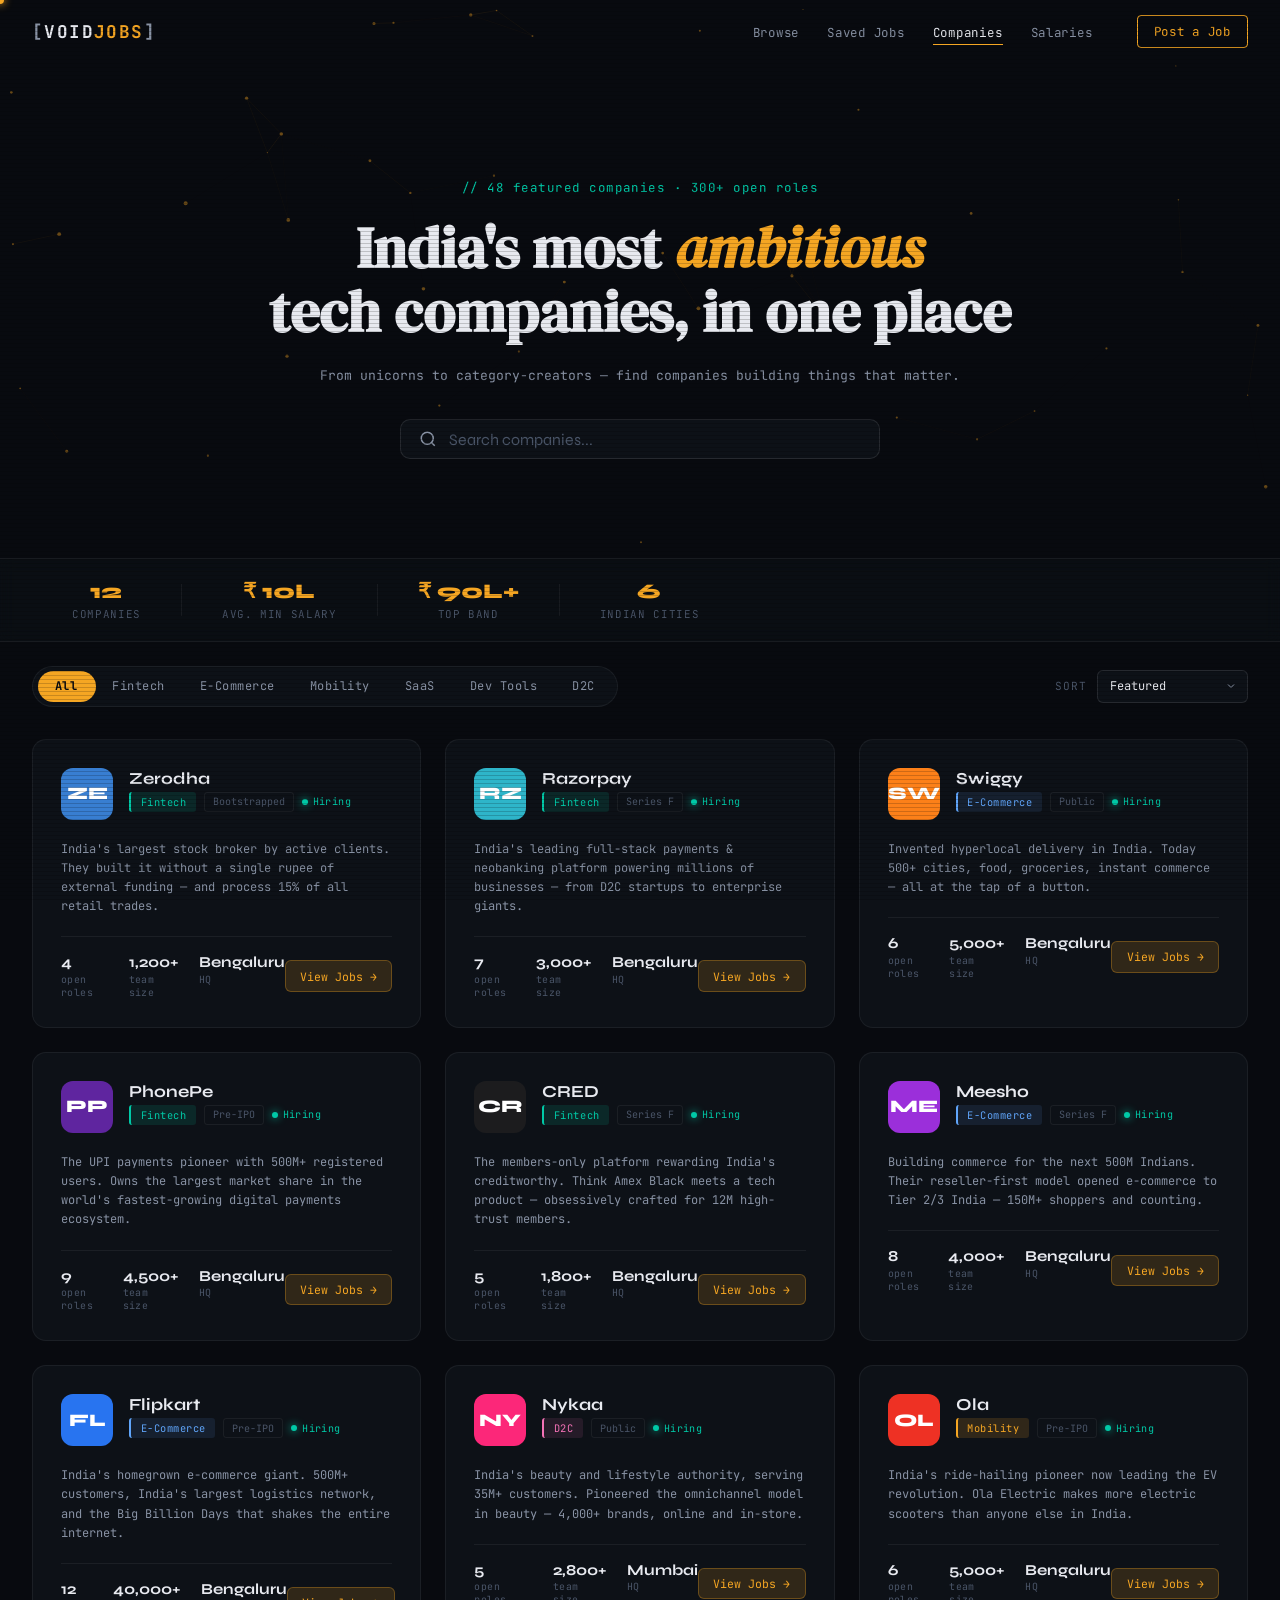
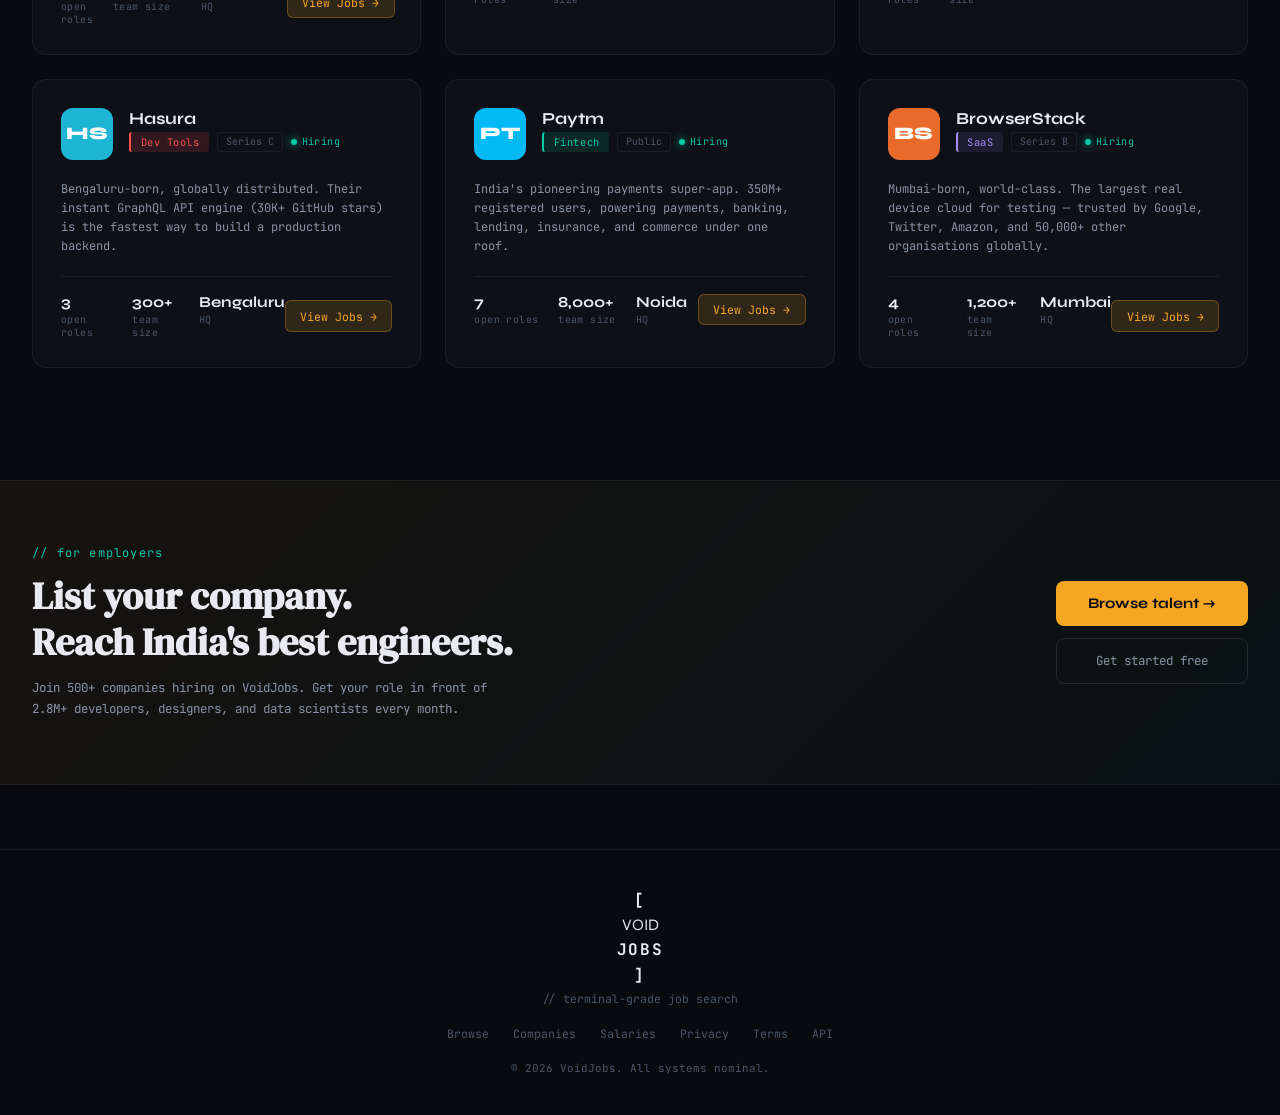
==== companies.html @ 6326a5d5 "first_commit" ====
<!DOCTYPE html>
<html lang="en">
<head>
  <meta charset="UTF-8" />
  <meta name="viewport" content="width=device-width, initial-scale=1.0" />
  <title>Companies — VoidJobs</title>
  <link rel="preconnect" href="https://fonts.googleapis.com" />
  <link rel="preconnect" href="https://fonts.gstatic.com" crossorigin />
  <link href="https://fonts.googleapis.com/css2?family=Syne:wght@400;600;700;800&family=JetBrains+Mono:wght@300;400;500;700&family=DM+Serif+Display:ital@0;1&display=swap" rel="stylesheet" />
  <link rel="stylesheet" href="style.css" />
  <link rel="stylesheet" href="companies.css" />
</head>
<body>

  <!-- Custom Cursor -->
  <div class="cursor" id="cursor"></div>
  <div class="cursor-ring" id="cursorRing"></div>

  <!-- Navbar -->
  <nav class="navbar scrolled" id="navbar">
    <div class="nav-inner">
      <a href="index.html" class="nav-logo" data-page="browse">
        <span class="logo-bracket">[</span>VOID<span class="logo-accent">JOBS</span><span class="logo-bracket">]</span>
      </a>
      <ul class="nav-links">
        <li><a href="index.html" class="nav-link" data-page="browse">Browse</a></li>
        <li><a href="index.html" class="nav-link" data-page="browse">Saved Jobs</a></li>
        <li><a href="companies.html" class="nav-link active" data-page="companies">Companies</a></li>
        <li><a href="salaries.html" class="nav-link" data-page="salaries">Salaries</a></li>
      </ul>
      <button class="btn-post-job"><span>Post a Job</span></button>
      <button class="nav-hamburger" id="navHamburger" aria-label="Menu">
        <span></span><span></span><span></span>
      </button>
    </div>
  </nav>

  <!-- Hero -->
  <section class="co-hero">
    <canvas class="particle-canvas" id="particleCanvas"></canvas>
    <div class="co-hero-inner">
      <p class="hero-eyebrow">// 48 featured companies · 300+ open roles</p>
      <h1 class="co-hero-title">India's most <em>ambitious</em><br/>tech companies, in one place</h1>
      <p class="co-hero-sub">From unicorns to category-creators — find companies building things that matter.</p>
      <div class="co-search-row">
        <div class="search-box" id="coSearchBox">
          <svg class="search-icon" width="18" height="18" viewBox="0 0 24 24" fill="none" stroke="currentColor" stroke-width="2"><circle cx="11" cy="11" r="8"/><path d="m21 21-4.35-4.35"/></svg>
          <input type="text" class="search-input" id="coSearch" placeholder="Search companies..." autocomplete="off" aria-label="Search companies"/>
        </div>
      </div>
    </div>
  </section>

  <!-- Stats Strip -->
  <div class="co-stats-strip">
    <div class="co-stats-inner">
      <div class="co-stat">
        <span class="co-stat-num" id="visibleCount">12</span>
        <span class="co-stat-label">companies</span>
      </div>
      <div class="co-stat-div"></div>
      <div class="co-stat">
        <span class="co-stat-num">₹ 10L</span>
        <span class="co-stat-label">avg. min salary</span>
      </div>
      <div class="co-stat-div"></div>
      <div class="co-stat">
        <span class="co-stat-num">₹ 90L+</span>
        <span class="co-stat-label">top band</span>
      </div>
      <div class="co-stat-div"></div>
      <div class="co-stat">
        <span class="co-stat-num">6</span>
        <span class="co-stat-label">Indian cities</span>
      </div>
    </div>
  </div>

  <!-- Filter Pills -->
  <div class="co-filter-row" id="coFilterRow">
    <div class="pill-bar" id="coPillBar">
      <div class="pill-highlight" id="coPillHighlight"></div>
      <button class="pill active" data-industry="All">All</button>
      <button class="pill" data-industry="Fintech">Fintech</button>
      <button class="pill" data-industry="E-Commerce">E-Commerce</button>
      <button class="pill" data-industry="Mobility">Mobility</button>
      <button class="pill" data-industry="SaaS">SaaS</button>
      <button class="pill" data-industry="Dev Tools">Dev Tools</button>
      <button class="pill" data-industry="D2C">D2C</button>
    </div>
    <div class="co-sort-wrap">
      <label class="co-sort-label" for="coSort">Sort</label>
      <select class="co-sort-select" id="coSort" aria-label="Sort companies">
        <option value="default">Featured</option>
        <option value="name">A → Z</option>
        <option value="jobs">Most Open Roles</option>
        <option value="founded">Newest First</option>
      </select>
    </div>
  </div>

  <!-- Company Grid -->
  <main class="co-main">
    <div class="co-grid" id="coGrid"></div>
    <div class="empty-state" id="coEmpty" style="display:none;">
      <div class="radar-container">
        <div class="radar-ring r1"></div>
        <div class="radar-ring r2"></div>
        <div class="radar-ring r3"></div>
        <div class="radar-sweep"></div>
        <div class="radar-dot"></div>
      </div>
      <p class="empty-title">No companies found</p>
      <p class="empty-sub">Try adjusting your search or filter.</p>
    </div>
  </main>

  <!-- Featured Banner -->
  <section class="co-banner">
    <div class="co-banner-inner">
      <div class="co-banner-text">
        <p class="co-banner-eyebrow">// for employers</p>
        <h2 class="co-banner-title">List your company.<br/>Reach India's best engineers.</h2>
        <p class="co-banner-sub">Join 500+ companies hiring on VoidJobs. Get your role in front of 2.8M+ developers, designers, and data scientists every month.</p>
      </div>
      <div class="co-banner-cta">
        <a href="index.html" class="btn-banner-primary" data-page="browse">Browse talent →</a>
        <button class="btn-banner-secondary">Get started free</button>
      </div>
    </div>
  </section>

  <!-- Footer -->
  <footer class="footer">
    <div class="footer-inner">
      <div class="footer-brand">
        <span class="logo-bracket">[</span>VOID<span class="logo-accent">JOBS</span><span class="logo-bracket">]</span>
        <p class="footer-tagline">// terminal-grade job search</p>
      </div>
      <div class="footer-links">
        <a href="index.html" data-page="browse">Browse</a>
        <a href="companies.html" data-page="companies">Companies</a>
        <a href="salaries.html" data-page="salaries">Salaries</a>
        <a href="#">Privacy</a>
        <a href="#">Terms</a>
        <a href="#">API</a>
      </div>
      <p class="footer-copy">© 2026 VoidJobs. All systems nominal.</p>
    </div>
  </footer>

  <script src="void-core.js"></script>
  <script src="companies.js"></script>
</body>
</html>
---- style.css ----
/* ============================================================
   VOID TERMINAL — style.css
   ============================================================ */

/* ── Reset & Base ─────────────────────────────────────────── */
*, *::before, *::after {
  box-sizing: border-box;
  margin: 0;
  padding: 0;
}

:root {
  --bg:          #080A0F;
  --card:        #0D1117;
  --card-hover:  #111820;
  --border:      rgba(255,255,255,0.06);
  --border-mid:  rgba(255,255,255,0.10);
  --amber:       #F5A623;
  --amber-dim:   rgba(245,166,35,0.15);
  --amber-glow:  rgba(245,166,35,0.35);
  --teal:        #00C9A7;
  --teal-dim:    rgba(0,201,167,0.12);
  --red:         #FF4D4D;
  --red-dim:     rgba(255,77,77,0.15);
  --text:        #E8EAF0;
  --text-mid:    #8892A4;
  --text-dim:    #4A5568;
  --sidebar-w:   280px;
  --spring:      cubic-bezier(0.22, 1, 0.36, 1);
  --spring-fast: cubic-bezier(0.34, 1.56, 0.64, 1);
}

html {
  scroll-behavior: smooth;
}

body {
  background-color: var(--bg);
  color: var(--text);
  font-family: 'Syne', sans-serif;
  cursor: none;
  overflow-x: hidden;
  min-height: 100vh;
}

/* Scanline overlay */
body::before {
  content: '';
  position: fixed;
  inset: 0;
  background: repeating-linear-gradient(
    to bottom,
    transparent 0px,
    transparent 3px,
    rgba(0,0,0,0.18) 3px,
    rgba(0,0,0,0.18) 4px
  );
  pointer-events: none;
  z-index: 9998;
  mix-blend-mode: multiply;
}

/* ── Custom Cursor ─────────────────────────────────────────── */
.cursor {
  position: fixed;
  width: 8px;
  height: 8px;
  background: var(--amber);
  border-radius: 50%;
  pointer-events: none;
  z-index: 99999;
  transform: translate(-50%, -50%);
  transition: transform 0.08s var(--spring), background 0.2s;
  box-shadow: 0 0 8px var(--amber);
  will-change: transform, left, top;
}

.cursor-ring {
  position: fixed;
  width: 32px;
  height: 32px;
  border: 1.5px solid rgba(245,166,35,0.45);
  border-radius: 50%;
  pointer-events: none;
  z-index: 99998;
  transform: translate(-50%, -50%);
  transition: transform 0.18s var(--spring), width 0.25s var(--spring),
              height 0.25s var(--spring), border-color 0.2s;
  will-change: transform;
}

body.cursor-hover .cursor {
  transform: translate(-50%, -50%) scale(2.2);
  background: var(--amber);
}

body.cursor-hover .cursor-ring {
  width: 48px;
  height: 48px;
  border-color: var(--amber);
}

/* ── Navbar ────────────────────────────────────────────────── */
.navbar {
  position: fixed;
  top: 0; left: 0; right: 0;
  z-index: 1000;
  padding: 0 2rem;
  height: 64px;
  display: flex;
  align-items: center;
  transition: background 0.4s var(--spring), border-color 0.4s var(--spring),
              backdrop-filter 0.4s;
  border-bottom: 1px solid transparent;
}

.navbar.scrolled {
  background: rgba(8,10,15,0.85);
  backdrop-filter: blur(12px);
  -webkit-backdrop-filter: blur(12px);
  border-bottom-color: var(--border-mid);
}

.nav-inner {
  width: 100%;
  max-width: 1400px;
  margin: 0 auto;
  display: flex;
  align-items: center;
  gap: 2rem;
}

.nav-logo {
  font-family: 'JetBrains Mono', monospace;
  font-weight: 700;
  font-size: 1.1rem;
  letter-spacing: 0.08em;
  color: var(--text);
  text-decoration: none;
  white-space: nowrap;
  flex-shrink: 0;
}

.logo-bracket { color: var(--text-mid); }
.logo-accent  { color: var(--amber); }

.nav-links {
  display: flex;
  gap: 0.25rem;
  list-style: none;
  margin-left: auto;
}

.nav-link {
  font-family: 'JetBrains Mono', monospace;
  font-size: 0.78rem;
  letter-spacing: 0.06em;
  color: var(--text-mid);
  text-decoration: none;
  padding: 0.4rem 0.75rem;
  border-radius: 4px;
  position: relative;
  transition: color 0.2s;
}

.nav-link::after {
  content: '';
  position: absolute;
  bottom: 2px; left: 0.75rem; right: 0.75rem;
  height: 1.5px;
  background: var(--amber);
  transform: scaleX(0);
  transform-origin: left;
  transition: transform 0.3s var(--spring);
}

.nav-link:hover, .nav-link.active {
  color: var(--text);
}

.nav-link:hover::after,
.nav-link.active::after {
  transform: scaleX(1);
}

.btn-post-job {
  font-family: 'JetBrains Mono', monospace;
  font-size: 0.78rem;
  letter-spacing: 0.06em;
  color: var(--amber);
  background: transparent;
  border: 1px solid var(--amber);
  padding: 0.45rem 1rem;
  border-radius: 4px;
  cursor: none;
  transition: background 0.25s, color 0.25s, box-shadow 0.25s;
  white-space: nowrap;
  flex-shrink: 0;
}

.btn-post-job:hover {
  background: var(--amber-dim);
  box-shadow: 0 0 16px var(--amber-glow);
}

.nav-hamburger {
  display: none;
  flex-direction: column;
  gap: 5px;
  background: none;
  border: none;
  cursor: none;
  padding: 4px;
  margin-left: auto;
}

.nav-hamburger span {
  display: block;
  width: 22px;
  height: 2px;
  background: var(--text-mid);
  border-radius: 2px;
  transition: 0.3s;
}

/* ── Hero ──────────────────────────────────────────────────── */
.hero {
  position: relative;
  width: 100%;
  min-height: 100vh;
  display: flex;
  flex-direction: column;
  align-items: center;
  justify-content: center;
  overflow: hidden;
  padding: 80px 2rem 0;
}

.particle-canvas {
  position: absolute;
  inset: 0;
  width: 100%;
  height: 100%;
  pointer-events: none;
}

.hero-content {
  position: relative;
  z-index: 2;
  text-align: center;
  max-width: 760px;
  width: 100%;
}

.hero-eyebrow {
  font-family: 'JetBrains Mono', monospace;
  font-size: 0.78rem;
  color: var(--teal);
  letter-spacing: 0.12em;
  margin-bottom: 1.25rem;
  opacity: 0;
  animation: fadeSlideUp 0.8s 0.2s var(--spring) forwards;
}

.hero-headline {
  font-family: 'DM Serif Display', serif;
  font-size: clamp(2.6rem, 5vw, 4.2rem);
  line-height: 1.12;
  color: var(--text);
  margin-bottom: 2.2rem;
  opacity: 0;
  animation: fadeSlideUp 0.9s 0.35s var(--spring) forwards;
}

.hero-headline em {
  font-style: italic;
  color: var(--amber);
}

.hero-search-wrap {
  opacity: 0;
  animation: fadeSlideUp 0.9s 0.5s var(--spring) forwards;
}

.search-box {
  display: flex;
  align-items: center;
  background: var(--card);
  border: 1px solid var(--border-mid);
  border-radius: 10px;
  padding: 0.6rem 0.6rem 0.6rem 1.1rem;
  gap: 0.75rem;
  transition: border-color 0.3s, box-shadow 0.3s;
  position: relative;
}

.search-box.focused {
  border-color: var(--amber);
  box-shadow: 0 0 0 3px var(--amber-dim), 0 0 24px var(--amber-glow);
  animation: searchPulse 1.4s var(--spring);
}

@keyframes searchPulse {
  0%   { box-shadow: 0 0 0 0 var(--amber-glow), 0 0 0 3px var(--amber-dim); }
  50%  { box-shadow: 0 0 0 12px transparent, 0 0 0 3px var(--amber-dim); }
  100% { box-shadow: 0 0 0 3px var(--amber-dim), 0 0 24px var(--amber-glow); }
}

.search-icon {
  color: var(--text-mid);
  flex-shrink: 0;
  transition: color 0.3s;
}

.search-box.focused .search-icon {
  color: var(--amber);
}

.search-input {
  flex: 1;
  background: none;
  border: none;
  outline: none;
  font-family: 'Syne', sans-serif;
  font-size: 1rem;
  color: var(--text);
  min-width: 0;
  caret-color: var(--amber);
}

.search-input::placeholder { color: var(--text-dim); }

.search-submit {
  background: var(--amber);
  border: none;
  border-radius: 7px;
  width: 40px;
  height: 40px;
  display: flex;
  align-items: center;
  justify-content: center;
  color: #080A0F;
  cursor: none;
  flex-shrink: 0;
  transition: background 0.2s, transform 0.3s var(--spring);
}

.search-submit:hover { background: #f9b94a; }
.search-submit.spinning .search-icon-inner {
  animation: spinOnce 0.5s var(--spring);
}

@keyframes spinOnce {
  from { transform: rotate(0deg); }
  to   { transform: rotate(360deg); }
}

.search-tags {
  display: flex;
  gap: 0.5rem;
  margin-top: 0.85rem;
  justify-content: center;
  flex-wrap: wrap;
}

.search-tag {
  font-family: 'JetBrains Mono', monospace;
  font-size: 0.72rem;
  color: var(--text-mid);
  border: 1px solid var(--border-mid);
  border-radius: 100px;
  padding: 0.3rem 0.85rem;
  cursor: none;
  transition: color 0.2s, border-color 0.2s, background 0.2s;
  background: transparent;
}

.search-tag:hover,
.search-tag.active {
  color: var(--amber);
  border-color: var(--amber);
  background: var(--amber-dim);
}

.hero-sub {
  font-family: 'JetBrains Mono', monospace;
  font-size: 0.75rem;
  color: var(--text-dim);
  margin-top: 1.5rem;
  opacity: 0;
  animation: fadeSlideUp 0.9s 0.65s var(--spring) forwards;
}

.hero-company {
  color: var(--text-mid);
}

.hero-scroll-hint {
  position: absolute;
  bottom: 2.5rem;
  left: 50%;
  transform: translateX(-50%);
  display: flex;
  flex-direction: column;
  align-items: center;
  gap: 0.5rem;
  opacity: 0;
  animation: fadeIn 1s 1.2s forwards;
}

.hero-scroll-hint span {
  font-family: 'JetBrains Mono', monospace;
  font-size: 0.65rem;
  color: var(--text-dim);
  letter-spacing: 0.15em;
  text-transform: uppercase;
}

.scroll-line {
  width: 1px;
  height: 40px;
  background: linear-gradient(to bottom, var(--border-mid), transparent);
  position: relative;
  overflow: hidden;
}

.scroll-line::after {
  content: '';
  position: absolute;
  width: 100%;
  height: 50%;
  background: var(--amber);
  animation: scrollDot 1.8s infinite;
}

@keyframes scrollDot {
  0%   { top: -50%; opacity: 1; }
  100% { top: 100%; opacity: 0; }
}

@keyframes fadeSlideUp {
  from { opacity: 0; transform: translateY(28px); }
  to   { opacity: 1; transform: translateY(0); }
}

@keyframes fadeIn {
  from { opacity: 0; }
  to   { opacity: 1; }
}

/* ── Pill Bar ──────────────────────────────────────────────── */
.pill-bar-wrapper {
  max-width: 1400px;
  margin: 0 auto;
  padding: 1.75rem 2rem 0.5rem;
  display: flex;
  align-items: center;
  justify-content: space-between;
  gap: 1rem;
  flex-wrap: wrap;
}

.pill-bar {
  display: inline-flex;
  background: var(--card);
  border: 1px solid var(--border);
  border-radius: 100px;
  padding: 4px;
  position: relative;
  gap: 0;
}

.pill-highlight {
  position: absolute;
  top: 4px;
  height: calc(100% - 8px);
  background: var(--amber);
  border-radius: 100px;
  transition: left 0.38s var(--spring), width 0.38s var(--spring);
  pointer-events: none;
  z-index: 0;
}

.pill {
  font-family: 'JetBrains Mono', monospace;
  font-size: 0.75rem;
  letter-spacing: 0.04em;
  background: none;
  border: none;
  color: var(--text-mid);
  padding: 0.45rem 1.1rem;
  border-radius: 100px;
  cursor: none;
  position: relative;
  z-index: 1;
  transition: color 0.25s;
  white-space: nowrap;
}

.pill.active {
  color: #080A0F;
  font-weight: 700;
}

.results-counter {
  display: flex;
  align-items: center;
  gap: 0.6rem;
}

.counter-label {
  font-family: 'JetBrains Mono', monospace;
  font-size: 0.72rem;
  color: var(--text-dim);
  letter-spacing: 0.08em;
  text-transform: uppercase;
}

.counter-digits {
  font-family: 'Syne', sans-serif;
  font-size: 1.4rem;
  font-weight: 800;
  color: var(--amber);
  overflow: hidden;
  height: 1.6rem;
  line-height: 1.6rem;
}

.digit-slot {
  display: block;
  transition: transform 0.4s var(--spring), opacity 0.3s;
}

.digit-slot.rolling-out {
  transform: translateY(-100%);
  opacity: 0;
}

.digit-slot.rolling-in {
  transform: translateY(100%);
  opacity: 0;
}

/* ── Main Layout ───────────────────────────────────────────── */
.main-content {
  max-width: 1400px;
  margin: 0 auto;
  padding: 2rem 2rem 4rem;
  display: grid;
  grid-template-columns: var(--sidebar-w) 1fr;
  gap: 2.5rem;
  align-items: start;
}

/* ── Filter Sidebar ────────────────────────────────────────── */
.filter-sidebar {
  position: sticky;
  top: 80px;
  background: var(--card);
  border: 1px solid var(--border);
  border-radius: 12px;
  overflow: hidden;
}

.sidebar-header {
  display: flex;
  align-items: center;
  justify-content: space-between;
  padding: 1.1rem 1.25rem 0.9rem;
  border-bottom: 1px solid var(--border);
}

.sidebar-title {
  font-family: 'Syne', sans-serif;
  font-weight: 700;
  font-size: 0.85rem;
  letter-spacing: 0.08em;
  text-transform: uppercase;
  color: var(--text-mid);
}

.clear-filters-btn {
  font-family: 'JetBrains Mono', monospace;
  font-size: 0.7rem;
  color: var(--amber);
  background: none;
  border: none;
  cursor: none;
  letter-spacing: 0.04em;
  transition: opacity 0.2s;
  padding: 0;
}

.clear-filters-btn:hover { opacity: 0.7; }

.clear-filters-btn.glitching {
  animation: textGlitch 0.4s steps(1) forwards;
}

@keyframes textGlitch {
  0%   { color: var(--amber); text-shadow: none; }
  15%  { color: var(--teal); text-shadow: 2px 0 var(--red); transform: translateX(1px); }
  30%  { color: var(--red); text-shadow: -2px 0 var(--teal); transform: translateX(-2px); }
  45%  { color: var(--amber); text-shadow: 1px 0 var(--teal); transform: translateX(1px); }
  60%  { color: var(--text-mid); text-shadow: -1px 0 var(--amber); transform: translateX(0); }
  75%  { color: var(--amber); text-shadow: none; transform: translateX(-1px); }
  100% { color: var(--amber); text-shadow: none; transform: translateX(0); }
}

/* Filter Accordion */
.filter-section {
  border-bottom: 1px solid var(--border);
}

.filter-section:last-child { border-bottom: none; }

.filter-toggle {
  width: 100%;
  display: flex;
  align-items: center;
  justify-content: space-between;
  padding: 0.9rem 1.25rem;
  background: none;
  border: none;
  cursor: none;
  color: var(--text);
  font-family: 'Syne', sans-serif;
  font-size: 0.85rem;
  font-weight: 600;
  text-align: left;
}

.filter-toggle:hover { color: var(--amber); }

.chevron {
  flex-shrink: 0;
  transition: transform 0.3s var(--spring), color 0.2s;
  color: var(--text-mid);
}

.filter-toggle[aria-expanded="false"] .chevron {
  transform: rotate(-90deg);
}

.filter-body {
  overflow: hidden;
  max-height: 0;
  transition: max-height 0.42s var(--spring);
}

.filter-body.open {
  max-height: 400px;
}

.filter-content {
  padding: 0.25rem 1.25rem 1.1rem;
  display: flex;
  flex-direction: column;
  gap: 0.55rem;
}

.location-input-wrap {
  display: flex;
  align-items: center;
  gap: 0.5rem;
  background: rgba(255,255,255,0.04);
  border: 1px solid var(--border);
  border-radius: 6px;
  padding: 0.5rem 0.75rem;
  color: var(--text-mid);
}

.filter-input {
  background: none;
  border: none;
  outline: none;
  font-family: 'JetBrains Mono', monospace;
  font-size: 0.78rem;
  color: var(--text);
  width: 100%;
  caret-color: var(--amber);
}

.filter-input::placeholder { color: var(--text-dim); }

.location-chips {
  display: flex;
  flex-wrap: wrap;
  gap: 0.4rem;
  margin-top: 0.35rem;
}

.loc-chip {
  font-family: 'JetBrains Mono', monospace;
  font-size: 0.68rem;
  color: var(--text-dim);
  border: 1px solid var(--border);
  border-radius: 4px;
  padding: 0.25rem 0.6rem;
  background: none;
  cursor: none;
  transition: color 0.2s, border-color 0.2s, background 0.2s;
}

.loc-chip:hover,
.loc-chip.active {
  color: var(--teal);
  border-color: var(--teal);
  background: var(--teal-dim);
}

/* Custom Checkboxes */
.custom-checkbox {
  display: flex;
  align-items: center;
  gap: 0.65rem;
  cursor: none;
  user-select: none;
}

.custom-checkbox input { display: none; }

.checkbox-box {
  width: 18px;
  height: 18px;
  border: 1.5px solid var(--border-mid);
  border-radius: 4px;
  background: transparent;
  display: flex;
  align-items: center;
  justify-content: center;
  flex-shrink: 0;
  transition: border-color 0.25s, background 0.25s;
}

.custom-checkbox input:checked + .checkbox-box {
  background: var(--teal-dim);
  border-color: var(--teal);
}

.check-svg {
  width: 12px;
  height: 12px;
  overflow: visible;
}

.check-path {
  stroke-dasharray: 20;
  stroke-dashoffset: 20;
  transition: stroke-dashoffset 0.35s var(--spring);
}

.custom-checkbox input:checked + .checkbox-box .check-path {
  stroke-dashoffset: 0;
}

.checkbox-label {
  font-family: 'JetBrains Mono', monospace;
  font-size: 0.78rem;
  color: var(--text-mid);
  transition: color 0.2s;
}

.custom-checkbox:hover .checkbox-label { color: var(--text); }

/* Custom Radio */
.custom-radio {
  display: flex;
  align-items: center;
  gap: 0.65rem;
  cursor: none;
  user-select: none;
}

.custom-radio input { display: none; }

.radio-dot {
  width: 16px;
  height: 16px;
  border: 1.5px solid var(--border-mid);
  border-radius: 50%;
  flex-shrink: 0;
  display: flex;
  align-items: center;
  justify-content: center;
  transition: border-color 0.25s;
}

.radio-dot::after {
  content: '';
  width: 7px;
  height: 7px;
  border-radius: 50%;
  background: var(--amber);
  transform: scale(0);
  transition: transform 0.3s var(--spring-fast);
}

.custom-radio input:checked + .radio-dot {
  border-color: var(--amber);
}

.custom-radio input:checked + .radio-dot::after {
  transform: scale(1);
}

.radio-label {
  font-family: 'JetBrains Mono', monospace;
  font-size: 0.78rem;
  color: var(--text-mid);
  transition: color 0.2s;
}

.custom-radio:hover .radio-label { color: var(--text); }

/* Salary Range Slider */
.salary-display {
  display: flex;
  align-items: center;
  gap: 0.5rem;
  font-family: 'JetBrains Mono', monospace;
  font-size: 0.82rem;
  font-weight: 700;
  color: var(--amber);
}

.salary-sep { color: var(--text-dim); }

.range-slider-wrap {
  position: relative;
  height: 28px;
  margin-top: 0.5rem;
}

.range-track {
  position: absolute;
  top: 50%;
  left: 0;
  right: 0;
  height: 3px;
  background: var(--border-mid);
  border-radius: 3px;
  transform: translateY(-50%);
}

.range-fill {
  position: absolute;
  height: 100%;
  background: var(--amber);
  border-radius: 3px;
  transition: left 0.1s, right 0.1s;
}

.range-input {
  position: absolute;
  top: 0; left: 0; right: 0;
  width: 100%;
  height: 100%;
  background: none;
  -webkit-appearance: none;
  appearance: none;
  outline: none;
  border: none;
  pointer-events: none;
}

.range-input::-webkit-slider-thumb {
  -webkit-appearance: none;
  appearance: none;
  width: 16px;
  height: 16px;
  border-radius: 50%;
  background: var(--amber);
  cursor: grab;
  pointer-events: all;
  box-shadow: 0 0 0 3px var(--bg), 0 0 0 4px rgba(245,166,35,0.25);
  transition: box-shadow 0.3s;
}

.range-input::-webkit-slider-thumb:active,
.range-input.dragging::-webkit-slider-thumb {
  cursor: grabbing;
  animation: thumbPulse 0.8s infinite;
}

@keyframes thumbPulse {
  0%, 100% { box-shadow: 0 0 0 3px var(--bg), 0 0 0 8px var(--amber-dim); }
  50%       { box-shadow: 0 0 0 3px var(--bg), 0 0 0 14px transparent; }
}

.range-input::-moz-range-thumb {
  width: 16px;
  height: 16px;
  border-radius: 50%;
  background: var(--amber);
  border: none;
  cursor: grab;
}

/* ── Job Grid ──────────────────────────────────────────────── */
.job-grid-section {
  min-height: 400px;
}

.job-grid {
  display: grid;
  grid-template-columns: repeat(2, 1fr);
  gap: 1.25rem;
}

/* ── Job Cards ─────────────────────────────────────────────── */
.job-card {
  background: var(--card);
  border: 1px solid var(--border);
  border-radius: 12px;
  padding: 1.4rem;
  position: relative;
  overflow: hidden;
  cursor: none;
  transition: transform 0.38s var(--spring), box-shadow 0.38s var(--spring),
              border-color 0.3s, background 0.3s;
  opacity: 0;
  transform: translateY(40px);
}

.job-card.revealed {
  opacity: 1;
  transform: translateY(0);
}

.job-card:hover {
  transform: translateY(-6px) rotate(0.25deg);
  box-shadow: 0 20px 60px rgba(245,166,35,0.12), 0 8px 24px rgba(0,0,0,0.4);
  border-color: rgba(245,166,35,0.2);
  background: var(--card-hover);
}

/* Scanline shimmer on card hover */
.job-card::before {
  content: '';
  position: absolute;
  top: -100%;
  left: 0; right: 0;
  height: 60%;
  background: linear-gradient(
    to bottom,
    transparent 0%,
    rgba(245,166,35,0.04) 40%,
    rgba(245,166,35,0.08) 50%,
    rgba(245,166,35,0.04) 60%,
    transparent 100%
  );
  pointer-events: none;
  transition: top 0s;
}

.job-card:hover::before {
  animation: cardScanline 0.7s var(--spring) forwards;
}

@keyframes cardScanline {
  from { top: -60%; }
  to   { top: 110%; }
}

.card-header {
  display: flex;
  align-items: flex-start;
  justify-content: space-between;
  gap: 0.75rem;
  margin-bottom: 1rem;
}

.company-logo {
  width: 44px;
  height: 44px;
  border-radius: 10px;
  display: flex;
  align-items: center;
  justify-content: center;
  font-family: 'Syne', sans-serif;
  font-size: 1rem;
  font-weight: 800;
  flex-shrink: 0;
  color: #fff;
}

.card-titles {
  flex: 1;
  min-width: 0;
}

.card-company {
  font-family: 'JetBrains Mono', monospace;
  font-size: 0.72rem;
  color: var(--text-dim);
  letter-spacing: 0.06em;
  margin-bottom: 0.2rem;
  white-space: nowrap;
  overflow: hidden;
  text-overflow: ellipsis;
}

.card-title {
  font-family: 'Syne', sans-serif;
  font-size: 1rem;
  font-weight: 700;
  color: var(--text);
  line-height: 1.3;
}

.bookmark-btn {
  background: none;
  border: none;
  cursor: none;
  padding: 4px;
  color: var(--text-dim);
  flex-shrink: 0;
  position: relative;
  transition: color 0.25s;
}

.bookmark-btn.saved {
  color: var(--amber);
}

.bookmark-btn svg {
  display: block;
  transition: transform 0.25s var(--spring-fast);
}

.bookmark-btn:active svg {
  transform: scale(0.75);
}

.bookmark-btn .bookmark-fill {
  fill: none;
  transition: fill 0.3s;
  stroke: currentColor;
  stroke-width: 1.8;
}

.bookmark-btn.saved .bookmark-fill {
  fill: var(--amber);
  stroke: var(--amber);
}

/* Bookmark particles */
.bookmark-particle {
  position: absolute;
  width: 5px;
  height: 5px;
  border-radius: 50%;
  background: var(--amber);
  pointer-events: none;
  animation: particleBurst 0.6s var(--spring) forwards;
}

.bookmark-particle.grey {
  background: var(--text-dim);
}

@keyframes particleBurst {
  0%   { transform: translate(-50%, -50%) scale(1); opacity: 1; }
  100% { transform: translate(calc(-50% + var(--dx)), calc(-50% + var(--dy))) scale(0); opacity: 0; }
}

/* Card metadata */
.card-meta {
  display: flex;
  flex-wrap: wrap;
  gap: 0.5rem;
  align-items: center;
  margin-bottom: 0.9rem;
}

.meta-item {
  display: flex;
  align-items: center;
  gap: 0.3rem;
  font-family: 'JetBrains Mono', monospace;
  font-size: 0.7rem;
  color: var(--text-dim);
}

.meta-item svg { flex-shrink: 0; }

.job-type-badge {
  font-family: 'JetBrains Mono', monospace;
  font-size: 0.68rem;
  font-weight: 500;
  padding: 0.2rem 0.7rem;
  border-radius: 3px;
  letter-spacing: 0.04em;
  border-left: 2.5px solid;
}

.badge-full   { color: var(--teal);  background: var(--teal-dim);  border-color: var(--teal); }
.badge-part   { color: #B794F4;      background: rgba(183,148,244,0.12); border-color: #B794F4; }
.badge-remote { color: var(--amber); background: var(--amber-dim); border-color: var(--amber); }
.badge-contract { color: var(--red); background: var(--red-dim);   border-color: var(--red); }

.card-footer {
  display: flex;
  align-items: center;
  justify-content: space-between;
  gap: 0.5rem;
  padding-top: 0.9rem;
  border-top: 1px solid var(--border);
}

.card-salary {
  font-family: 'Syne', sans-serif;
  font-size: 0.95rem;
  font-weight: 700;
  color: var(--text);
}

.card-time {
  font-family: 'JetBrains Mono', monospace;
  font-size: 0.68rem;
  color: var(--text-dim);
}

/* ── Empty State ───────────────────────────────────────────── */
.empty-state {
  display: flex;
  flex-direction: column;
  align-items: center;
  justify-content: center;
  padding: 5rem 2rem;
  gap: 1.5rem;
  grid-column: 1 / -1;
}

.radar-container {
  position: relative;
  width: 120px;
  height: 120px;
}

.radar-ring {
  position: absolute;
  top: 50%;
  left: 50%;
  border: 1px solid rgba(0,201,167,0.25);
  border-radius: 50%;
  transform: translate(-50%, -50%) scale(0);
  animation: radarExpand 2.4s ease-out infinite;
}

.r1 { width: 40px;  height: 40px; animation-delay: 1.2s; }
.r2 { width: 80px;  height: 80px; animation-delay: 0.6s; }
.r3 { width: 120px; height: 120px; animation-delay: 0s; }

@keyframes radarExpand {
  0%   { transform: translate(-50%, -50%) scale(0); opacity: 0.8; }
  100% { transform: translate(-50%, -50%) scale(1); opacity: 0; }
}

.radar-sweep {
  position: absolute;
  top: 50%;
  left: 50%;
  width: 60px;
  height: 60px;
  background: conic-gradient(from 0deg, transparent 270deg, rgba(0,201,167,0.35) 360deg);
  border-radius: 50%;
  transform-origin: 0 0;
  animation: radarSweep 2.4s linear infinite;
}

@keyframes radarSweep {
  from { transform: rotate(0deg); }
  to   { transform: rotate(360deg); }
}

.radar-dot {
  position: absolute;
  top: 50%;
  left: 50%;
  width: 8px;
  height: 8px;
  background: var(--teal);
  border-radius: 50%;
  transform: translate(-50%, -50%);
  box-shadow: 0 0 12px var(--teal);
}

.empty-title {
  font-family: 'JetBrains Mono', monospace;
  font-size: 0.92rem;
  color: var(--teal);
  letter-spacing: 0.06em;
  text-align: center;
}

.empty-sub {
  font-family: 'JetBrains Mono', monospace;
  font-size: 0.75rem;
  color: var(--text-dim);
  text-align: center;
  max-width: 300px;
  line-height: 1.6;
}

/* ── Saved Jobs View ───────────────────────────────────────── */
.saved-view {
  max-width: 1400px;
  margin: 0 auto;
  padding: 2rem 2rem 4rem;
}

.saved-view-inner {
  max-width: 900px;
  margin: 0 auto;
}

.saved-header {
  margin-bottom: 2rem;
}

.saved-title {
  font-family: 'Syne', sans-serif;
  font-size: 1.8rem;
  font-weight: 800;
  color: var(--text);
  margin-bottom: 0.35rem;
}

.saved-sub {
  font-family: 'JetBrains Mono', monospace;
  font-size: 0.78rem;
  color: var(--text-dim);
}

/* ── Modal ─────────────────────────────────────────────────── */
.modal-backdrop {
  position: fixed;
  inset: 0;
  background: rgba(8,10,15,0.7);
  backdrop-filter: blur(0px);
  -webkit-backdrop-filter: blur(0px);
  z-index: 2000;
  display: flex;
  align-items: center;
  justify-content: center;
  padding: 2rem;
  opacity: 0;
  pointer-events: none;
  transition: opacity 0.35s var(--spring), backdrop-filter 0.35s;
}

.modal-backdrop.open {
  opacity: 1;
  pointer-events: all;
  backdrop-filter: blur(12px);
  -webkit-backdrop-filter: blur(12px);
}

.modal {
  background: var(--card);
  border: 1px solid var(--border-mid);
  border-radius: 16px;
  width: 100%;
  max-width: 740px;
  max-height: 88vh;
  overflow-y: auto;
  position: relative;
  transform: scale(0.88) translateY(20px);
  transition: transform 0.4s var(--spring), opacity 0.4s;
  opacity: 0;
  transform-origin: center 60%;
  scrollbar-width: thin;
  scrollbar-color: var(--border-mid) transparent;
}

.modal::-webkit-scrollbar { width: 4px; }
.modal::-webkit-scrollbar-track { background: transparent; }
.modal::-webkit-scrollbar-thumb { background: var(--border-mid); border-radius: 4px; }

.modal-backdrop.open .modal {
  transform: scale(1) translateY(0);
  opacity: 1;
}

.modal-close {
  position: sticky;
  top: 1rem;
  float: right;
  margin: 1rem 1rem 0 0;
  background: rgba(255,255,255,0.06);
  border: 1px solid var(--border);
  border-radius: 8px;
  width: 36px;
  height: 36px;
  display: flex;
  align-items: center;
  justify-content: center;
  cursor: none;
  color: var(--text-mid);
  flex-shrink: 0;
  transition: background 0.2s, color 0.2s;
  z-index: 10;
}

.modal-close:hover { background: var(--red-dim); color: var(--red); }

.modal-inner {
  padding: 1.5rem 2rem 2.5rem;
  clear: both;
}

.modal-logo-row {
  display: flex;
  align-items: center;
  gap: 1rem;
  margin-bottom: 1.5rem;
}

.modal-company-logo {
  width: 56px;
  height: 56px;
  border-radius: 12px;
  display: flex;
  align-items: center;
  justify-content: center;
  font-family: 'Syne', sans-serif;
  font-size: 1.3rem;
  font-weight: 800;
  color: #fff;
  flex-shrink: 0;
}

.modal-company-name {
  font-family: 'JetBrains Mono', monospace;
  font-size: 0.78rem;
  color: var(--text-dim);
  margin-bottom: 0.2rem;
}

.modal-job-title {
  font-family: 'Syne', sans-serif;
  font-size: 1.5rem;
  font-weight: 800;
  color: var(--text);
  line-height: 1.2;
}

.modal-meta-row {
  display: flex;
  flex-wrap: wrap;
  gap: 0.6rem;
  margin-bottom: 1.75rem;
}

.modal-section-label {
  font-family: 'JetBrains Mono', monospace;
  font-size: 0.7rem;
  letter-spacing: 0.1em;
  text-transform: uppercase;
  color: var(--text-dim);
  margin: 1.5rem 0 0.75rem;
}

.modal-text {
  font-family: 'DM Serif Display', serif;
  font-size: 0.98rem;
  line-height: 1.75;
  color: var(--text-mid);
}

.modal-requirements {
  list-style: none;
  display: flex;
  flex-direction: column;
  gap: 0.55rem;
}

.modal-requirements li {
  font-family: 'JetBrains Mono', monospace;
  font-size: 0.8rem;
  color: var(--text-mid);
  padding-left: 1.25rem;
  position: relative;
  line-height: 1.5;
}

.modal-requirements li::before {
  content: '→';
  position: absolute;
  left: 0;
  color: var(--teal);
}

.modal-company-panel {
  background: rgba(255,255,255,0.03);
  border: 1px solid var(--border);
  border-radius: 10px;
  padding: 1.25rem;
  margin-top: 1rem;
}

.modal-company-panel h4 {
  font-family: 'Syne', sans-serif;
  font-weight: 700;
  font-size: 0.9rem;
  margin-bottom: 0.5rem;
}

.modal-company-panel p {
  font-family: 'JetBrains Mono', monospace;
  font-size: 0.75rem;
  color: var(--text-mid);
  line-height: 1.6;
}

.modal-apply-row {
  display: flex;
  align-items: center;
  gap: 1rem;
  margin-top: 2rem;
  padding-top: 1.5rem;
  border-top: 1px solid var(--border);
}

.btn-apply {
  position: relative;
  font-family: 'Syne', sans-serif;
  font-size: 0.92rem;
  font-weight: 700;
  color: #080A0F;
  background: var(--amber);
  border: none;
  border-radius: 8px;
  padding: 0.75rem 2rem;
  cursor: none;
  overflow: hidden;
  min-width: 160px;
  transition: background 0.25s;
}

.btn-apply:hover { background: #f9b94a; }

.btn-apply::before {
  content: '';
  position: absolute;
  inset: 0;
  background: linear-gradient(
    105deg,
    transparent 30%,
    rgba(255,255,255,0.35) 50%,
    transparent 70%
  );
  transform: translateX(-120%);
  transition: none;
}

.btn-apply:hover::before {
  animation: shimmerSweep 1.4s infinite;
}

@keyframes shimmerSweep {
  0%   { transform: translateX(-120%); }
  100% { transform: translateX(120%); }
}

.btn-apply-text { position: relative; z-index: 1; transition: opacity 0.2s; }

.apply-progress {
  position: absolute;
  bottom: 0; left: 0;
  height: 3px;
  background: rgba(0,0,0,0.25);
  width: 0%;
  transition: width 1.5s linear;
}

.btn-apply.loading .btn-apply-text {
  opacity: 0;
}

.btn-apply.loading .apply-progress {
  width: 100%;
}

.btn-apply.done {
  background: #1a3a2a;
  color: #4ade80;
  border: 1px solid rgba(74,222,128,0.3);
}

.btn-save-modal {
  font-family: 'JetBrains Mono', monospace;
  font-size: 0.78rem;
  color: var(--text-mid);
  background: none;
  border: 1px solid var(--border-mid);
  border-radius: 8px;
  padding: 0.75rem 1.25rem;
  cursor: none;
  transition: border-color 0.2s, color 0.2s;
}

.btn-save-modal:hover { border-color: var(--amber); color: var(--amber); }

/* ── Card Exit/Enter Animation ─────────────────────────────── */
.job-card.exiting {
  animation: cardExit 0.2s var(--spring) forwards;
}

@keyframes cardExit {
  0%   { opacity: 1; transform: scaleY(1) translateY(0); }
  100% { opacity: 0; transform: scaleY(0) translateY(-8px); }
}

.job-card.entering {
  animation: cardEnter 0.35s var(--spring) forwards;
}

@keyframes cardEnter {
  from { opacity: 0; transform: translateY(40px); }
  to   { opacity: 1; transform: translateY(0); }
}

/* ── Footer ────────────────────────────────────────────────── */
.footer {
  border-top: 1px solid var(--border);
  margin-top: 4rem;
}

.footer-inner {
  max-width: 1400px;
  margin: 0 auto;
  padding: 2.5rem 2rem;
  display: flex;
  flex-direction: column;
  align-items: center;
  gap: 1.25rem;
  text-align: center;
}

.footer-brand {
  display: flex;
  flex-direction: column;
  align-items: center;
  gap: 0.3rem;
}

.footer-brand > span {
  font-family: 'JetBrains Mono', monospace;
  font-weight: 700;
  font-size: 1rem;
  color: var(--text);
  letter-spacing: 0.1em;
}

.footer-tagline {
  font-family: 'JetBrains Mono', monospace;
  font-size: 0.72rem;
  color: var(--text-dim);
}

.footer-links {
  display: flex;
  gap: 1.5rem;
  flex-wrap: wrap;
  justify-content: center;
}

.footer-links a {
  font-family: 'JetBrains Mono', monospace;
  font-size: 0.72rem;
  color: var(--text-dim);
  text-decoration: none;
  transition: color 0.2s;
}

.footer-links a:hover { color: var(--amber); }

.footer-copy {
  font-family: 'JetBrains Mono', monospace;
  font-size: 0.68rem;
  color: var(--text-dim);
}

/* ── Experience badge on cards ─────────────────────────────── */
.exp-badge {
  font-family: 'JetBrains Mono', monospace;
  font-size: 0.65rem;
  color: var(--text-dim);
  border: 1px solid var(--border);
  border-radius: 3px;
  padding: 0.15rem 0.5rem;
  letter-spacing: 0.04em;
}

/* ── Responsive ────────────────────────────────────────────── */
@media (max-width: 1100px) {
  .main-content {
    grid-template-columns: 240px 1fr;
    --sidebar-w: 240px;
  }
}

@media (max-width: 900px) {
  .main-content {
    grid-template-columns: 1fr;
  }

  .filter-sidebar {
    position: static;
    order: -1;
  }

  .job-grid {
    grid-template-columns: repeat(2, 1fr);
  }
}

@media (max-width: 768px) {
  .nav-links,
  .btn-post-job {
    display: none;
  }

  .nav-hamburger {
    display: flex;
  }

  .pill-bar-wrapper {
    flex-direction: column;
    align-items: flex-start;
    padding: 1.25rem 1rem 0.25rem;
  }

  .pill-bar {
    width: 100%;
    overflow-x: auto;
    scrollbar-width: none;
  }

  .pill-bar::-webkit-scrollbar { display: none; }
}

@media (max-width: 600px) {
  .job-grid {
    grid-template-columns: 1fr;
  }

  .hero-headline { font-size: 2rem; }

  .main-content {
    padding: 1.25rem 1rem 3rem;
  }

  .modal-inner {
    padding: 1rem 1.25rem 2rem;
  }

  .modal-apply-row {
    flex-direction: column;
    align-items: stretch;
  }

  .saved-view {
    padding: 1.5rem 1rem 3rem;
  }
}

@media (max-width: 375px) {
  .navbar { padding: 0 1rem; }
  .hero { padding: 80px 1rem 0; }
}

/* ── Page Transition Overlay ──────────────────────────────── */
#voidTransition {
  position: fixed;
  inset: 0;
  z-index: 99999;
  pointer-events: none;
  overflow: hidden;
}

.vt-panel {
  position: absolute;
  left: 0; right: 0;
  height: 50%;
  background: var(--bg);
  transform: scaleY(0);
  transition: transform 0s;
  overflow: hidden;
}

.vt-panel-top { top: 0;   transform-origin: top center; }
.vt-panel-bot { bottom: 0; transform-origin: bottom center; }

.vt-scanlines {
  position: absolute;
  inset: 0;
  background: repeating-linear-gradient(
    to bottom,
    transparent 0px,
    transparent 3px,
    rgba(245,166,35,0.03) 3px,
    rgba(245,166,35,0.03) 4px
  );
  pointer-events: none;
}

.vt-beam {
  position: absolute;
  left: 0; right: 0;
  height: 2px;
  background: var(--amber);
  box-shadow: 0 0 18px 4px var(--amber-glow), 0 0 48px 8px rgba(245,166,35,0.2);
  top: 50%;
  transform: translateY(-50%);
  opacity: 0;
  transition: opacity 0.1s;
  z-index: 10;
}

.vt-terminal-line {
  position: absolute;
  left: 50%;
  top: 50%;
  transform: translate(-50%, calc(-100% - 10px));
  font-family: 'JetBrains Mono', monospace;
  font-size: 1.275rem;
  letter-spacing: 0.06em;
  color: var(--amber);
  white-space: nowrap;
  z-index: 11;
  opacity: 0;
  transition: opacity 0.15s;
}

.vt-prompt { color: var(--teal); margin-right: 0.25rem; }

.vt-blink {
  animation: vtBlink 0.7s step-start infinite;
  color: var(--amber);
}

@keyframes vtBlink {
  0%, 100% { opacity: 1; }
  50%       { opacity: 0; }
}

/* EXIT: panels close in from top/bottom, beam flashes */
#voidTransition.vt-exiting .vt-panel {
  transform: scaleY(1);
  transition: transform 0.35s cubic-bezier(0.22, 1, 0.36, 1);
  pointer-events: all;
}

#voidTransition.vt-exiting .vt-beam {
  opacity: 1;
}

#voidTransition.vt-exiting .vt-terminal-line {
  opacity: 1;
}

/* ENTER START: panels fully covering screen */
#voidTransition.vt-enter-start .vt-panel {
  transform: scaleY(1);
  transition: none;
  pointer-events: all;
}

#voidTransition.vt-enter-start .vt-beam {
  opacity: 1;
  transition: none;
}

/* ENTERING: panels open outward, beam fades */
#voidTransition.vt-entering .vt-panel {
  transform: scaleY(0);
  transition: transform 0.55s cubic-bezier(0.22, 1, 0.36, 1);
}

#voidTransition.vt-entering .vt-beam {
  opacity: 0;
  transition: opacity 0.3s 0.2s;
}

/* beam during exit flash */
.vt-beam.vt-beam-exit {
  animation: vtBeamPulse 0.3s ease-out forwards;
}

.vt-beam.vt-beam-enter {
  opacity: 1;
}

@keyframes vtBeamPulse {
  0%   { opacity: 1; box-shadow: 0 0 18px 4px var(--amber-glow); }
  50%  { opacity: 1; box-shadow: 0 0 60px 20px rgba(245,166,35,0.5); }
  100% { opacity: 0.8; box-shadow: 0 0 18px 4px var(--amber-glow); }
}

/* ── Utility ───────────────────────────────────────────────── */
.sr-only {
  position: absolute;
  width: 1px; height: 1px;
  padding: 0; margin: -1px;
  overflow: hidden;
  white-space: nowrap;
  border: 0;
}

/* No transition for initial load */
.no-transition * {
  transition: none !important;
  animation: none !important;
}
---- companies.css ----
/* ============================================================
   VOID TERMINAL — companies.css
   ============================================================ */

/* ── Hero ──────────────────────────────────────────────────── */
.co-hero {
  position: relative;
  min-height: 62vh;
  display: flex;
  align-items: center;
  justify-content: center;
  overflow: hidden;
  padding: 80px 2rem 0;
}

.co-hero-inner {
  position: relative;
  z-index: 2;
  text-align: center;
  max-width: 760px;
  width: 100%;
}

.co-hero-title {
  font-family: 'DM Serif Display', serif;
  font-size: clamp(2.2rem, 4.5vw, 3.6rem);
  line-height: 1.12;
  color: var(--text);
  margin: 1rem 0 1.25rem;
  opacity: 0;
  animation: fadeSlideUp 0.9s 0.3s var(--spring) forwards;
}

.co-hero-title em {
  font-style: italic;
  color: var(--amber);
}

.co-hero-sub {
  font-family: 'JetBrains Mono', monospace;
  font-size: 0.82rem;
  color: var(--text-mid);
  line-height: 1.7;
  margin-bottom: 2rem;
  opacity: 0;
  animation: fadeSlideUp 0.9s 0.45s var(--spring) forwards;
}

.co-search-row {
  max-width: 480px;
  margin: 0 auto;
  opacity: 0;
  animation: fadeSlideUp 0.9s 0.55s var(--spring) forwards;
}

/* ── Stats Strip ───────────────────────────────────────────── */
.co-stats-strip {
  border-top: 1px solid var(--border);
  border-bottom: 1px solid var(--border);
  background: rgba(13,17,23,0.6);
  backdrop-filter: blur(8px);
}

.co-stats-inner {
  max-width: 1400px;
  margin: 0 auto;
  padding: 1.25rem 2rem;
  display: flex;
  align-items: center;
  gap: 0;
  overflow-x: auto;
  scrollbar-width: none;
}
.co-stats-inner::-webkit-scrollbar { display: none; }

.co-stat {
  display: flex;
  flex-direction: column;
  align-items: center;
  gap: 0.2rem;
  padding: 0 2.5rem;
  flex-shrink: 0;
}

.co-stat-num {
  font-family: 'Syne', sans-serif;
  font-size: 1.3rem;
  font-weight: 800;
  color: var(--amber);
}

.co-stat-label {
  font-family: 'JetBrains Mono', monospace;
  font-size: 0.68rem;
  color: var(--text-dim);
  letter-spacing: 0.06em;
  text-transform: uppercase;
}

.co-stat-div {
  width: 1px;
  height: 32px;
  background: var(--border);
  flex-shrink: 0;
}

/* ── Filter Row ────────────────────────────────────────────── */
.co-filter-row {
  max-width: 1400px;
  margin: 0 auto;
  padding: 1.5rem 2rem 0;
  display: flex;
  align-items: center;
  justify-content: space-between;
  gap: 1rem;
  flex-wrap: wrap;
}

.co-sort-wrap {
  display: flex;
  align-items: center;
  gap: 0.6rem;
}

.co-sort-label {
  font-family: 'JetBrains Mono', monospace;
  font-size: 0.7rem;
  color: var(--text-dim);
  text-transform: uppercase;
  letter-spacing: 0.1em;
}

.co-sort-select {
  font-family: 'JetBrains Mono', monospace;
  font-size: 0.75rem;
  color: var(--text);
  background: var(--card);
  border: 1px solid var(--border-mid);
  border-radius: 6px;
  padding: 0.45rem 2rem 0.45rem 0.75rem;
  outline: none;
  cursor: pointer;
  appearance: none;
  -webkit-appearance: none;
  background-image: url("data:image/svg+xml,%3Csvg xmlns='http://www.w3.org/2000/svg' width='12' height='12' viewBox='0 0 24 24' fill='none' stroke='%238892A4' stroke-width='2'%3E%3Cpath d='m6 9 6 6 6-6'/%3E%3C/svg%3E");
  background-repeat: no-repeat;
  background-position: right 0.6rem center;
  transition: border-color 0.2s;
}

.co-sort-select:hover,
.co-sort-select:focus {
  border-color: var(--amber);
}

/* ── Company Grid ──────────────────────────────────────────── */
.co-main {
  max-width: 1400px;
  margin: 0 auto;
  padding: 2rem 2rem 5rem;
}

.co-grid {
  display: grid;
  grid-template-columns: repeat(3, 1fr);
  gap: 1.5rem;
}

/* ── Company Card ──────────────────────────────────────────── */
.company-card {
  background: var(--card);
  border: 1px solid var(--border);
  border-radius: 14px;
  padding: 1.75rem;
  position: relative;
  overflow: hidden;
  cursor: none;
  opacity: 0;
  transform: translateY(36px);
  transition: transform 0.4s var(--spring), box-shadow 0.4s var(--spring),
              border-color 0.3s, opacity 0.3s var(--spring);
}

.company-card.revealed {
  opacity: 1;
  transform: translateY(0);
}

.company-card:hover {
  transform: translateY(-8px) rotate(0.2deg);
  box-shadow: 0 24px 64px rgba(245,166,35,0.1), 0 8px 24px rgba(0,0,0,0.4);
  border-color: rgba(245,166,35,0.2);
}

/* Inner glow on hover */
.company-card::after {
  content: '';
  position: absolute;
  inset: 0;
  border-radius: 14px;
  background: radial-gradient(ellipse at 50% 0%, rgba(245,166,35,0.06) 0%, transparent 65%);
  opacity: 0;
  transition: opacity 0.4s;
  pointer-events: none;
}
.company-card:hover::after { opacity: 1; }

/* Scanline on hover (same as job cards) */
.company-card::before {
  content: '';
  position: absolute;
  top: -100%; left: 0; right: 0;
  height: 60%;
  background: linear-gradient(to bottom,
    transparent 0%, rgba(245,166,35,0.04) 40%,
    rgba(245,166,35,0.08) 50%, rgba(245,166,35,0.04) 60%, transparent 100%);
  pointer-events: none;
}
.company-card:hover::before {
  animation: cardScanline 0.7s var(--spring) forwards;
}

.cc-top {
  display: flex;
  align-items: flex-start;
  gap: 1rem;
  margin-bottom: 1.25rem;
}

.cc-logo {
  width: 52px;
  height: 52px;
  border-radius: 12px;
  display: flex;
  align-items: center;
  justify-content: center;
  font-family: 'Syne', sans-serif;
  font-size: 1.1rem;
  font-weight: 800;
  color: #fff;
  flex-shrink: 0;
}

.cc-info { flex: 1; min-width: 0; }

.cc-name {
  font-family: 'Syne', sans-serif;
  font-size: 1.05rem;
  font-weight: 700;
  color: var(--text);
  white-space: nowrap;
  overflow: hidden;
  text-overflow: ellipsis;
  margin-bottom: 0.2rem;
}

.cc-meta-row {
  display: flex;
  align-items: center;
  gap: 0.5rem;
  flex-wrap: wrap;
}

.cc-industry-badge {
  font-family: 'JetBrains Mono', monospace;
  font-size: 0.65rem;
  letter-spacing: 0.05em;
  padding: 0.18rem 0.6rem;
  border-radius: 3px;
  border-left: 2px solid;
}

.cc-badge-fintech   { color: var(--teal);  background: var(--teal-dim);  border-color: var(--teal); }
.cc-badge-ecomm     { color: #60A5FA;      background: rgba(96,165,250,0.1); border-color: #60A5FA; }
.cc-badge-mobility  { color: var(--amber); background: var(--amber-dim); border-color: var(--amber); }
.cc-badge-saas      { color: #A78BFA;      background: rgba(167,139,250,0.1); border-color: #A78BFA; }
.cc-badge-devtools  { color: var(--red);   background: var(--red-dim);   border-color: var(--red); }
.cc-badge-d2c       { color: #F472B6;      background: rgba(244,114,182,0.1); border-color: #F472B6; }

.cc-stage {
  font-family: 'JetBrains Mono', monospace;
  font-size: 0.63rem;
  color: var(--text-dim);
  border: 1px solid var(--border);
  border-radius: 3px;
  padding: 0.15rem 0.5rem;
}

.cc-tagline {
  font-family: 'JetBrains Mono', monospace;
  font-size: 0.75rem;
  color: var(--text-mid);
  line-height: 1.6;
  margin-bottom: 1.25rem;
}

.cc-footer {
  display: flex;
  align-items: center;
  justify-content: space-between;
  padding-top: 1rem;
  border-top: 1px solid var(--border);
}

.cc-stats {
  display: flex;
  gap: 1.25rem;
}

.cc-stat-item {
  display: flex;
  flex-direction: column;
  gap: 0.1rem;
}

.cc-stat-val {
  font-family: 'Syne', sans-serif;
  font-size: 0.95rem;
  font-weight: 700;
  color: var(--text);
}

.cc-stat-key {
  font-family: 'JetBrains Mono', monospace;
  font-size: 0.62rem;
  color: var(--text-dim);
  letter-spacing: 0.04em;
}

.cc-view-btn {
  font-family: 'JetBrains Mono', monospace;
  font-size: 0.72rem;
  color: var(--amber);
  background: var(--amber-dim);
  border: 1px solid rgba(245,166,35,0.3);
  border-radius: 6px;
  padding: 0.45rem 0.9rem;
  cursor: none;
  transition: background 0.2s, box-shadow 0.2s;
  white-space: nowrap;
}
.cc-view-btn:hover {
  background: rgba(245,166,35,0.22);
  box-shadow: 0 0 14px var(--amber-glow);
}

/* Hiring badge */
.cc-hiring-dot {
  display: inline-flex;
  align-items: center;
  gap: 0.3rem;
  font-family: 'JetBrains Mono', monospace;
  font-size: 0.63rem;
  color: var(--teal);
  letter-spacing: 0.04em;
}
.cc-hiring-dot::before {
  content: '';
  width: 6px;
  height: 6px;
  border-radius: 50%;
  background: var(--teal);
  box-shadow: 0 0 8px var(--teal);
  animation: hirePulse 1.8s infinite;
  flex-shrink: 0;
}
@keyframes hirePulse {
  0%, 100% { opacity: 1; transform: scale(1); }
  50%       { opacity: 0.4; transform: scale(1.4); }
}

/* ── Featured Banner ───────────────────────────────────────── */
.co-banner {
  background: linear-gradient(135deg, rgba(245,166,35,0.06) 0%, rgba(0,201,167,0.04) 100%);
  border-top: 1px solid var(--border);
  border-bottom: 1px solid var(--border);
  margin-top: 2rem;
}

.co-banner-inner {
  max-width: 1400px;
  margin: 0 auto;
  padding: 4rem 2rem;
  display: flex;
  align-items: center;
  justify-content: space-between;
  gap: 3rem;
  flex-wrap: wrap;
}

.co-banner-eyebrow {
  font-family: 'JetBrains Mono', monospace;
  font-size: 0.75rem;
  color: var(--teal);
  letter-spacing: 0.1em;
  margin-bottom: 0.75rem;
}

.co-banner-title {
  font-family: 'DM Serif Display', serif;
  font-size: clamp(1.6rem, 3vw, 2.4rem);
  color: var(--text);
  line-height: 1.2;
  margin-bottom: 0.75rem;
}

.co-banner-sub {
  font-family: 'JetBrains Mono', monospace;
  font-size: 0.78rem;
  color: var(--text-mid);
  line-height: 1.7;
  max-width: 480px;
}

.co-banner-cta {
  display: flex;
  flex-direction: column;
  gap: 0.75rem;
  flex-shrink: 0;
}

.btn-banner-primary {
  font-family: 'Syne', sans-serif;
  font-size: 0.92rem;
  font-weight: 700;
  color: #080A0F;
  background: var(--amber);
  border: none;
  border-radius: 8px;
  padding: 0.85rem 2rem;
  cursor: none;
  text-decoration: none;
  display: inline-block;
  text-align: center;
  transition: background 0.2s, box-shadow 0.2s;
}
.btn-banner-primary:hover {
  background: #f9b94a;
  box-shadow: 0 0 24px var(--amber-glow);
}

.btn-banner-secondary {
  font-family: 'JetBrains Mono', monospace;
  font-size: 0.78rem;
  color: var(--text-mid);
  background: none;
  border: 1px solid var(--border-mid);
  border-radius: 8px;
  padding: 0.85rem 2rem;
  cursor: none;
  transition: border-color 0.2s, color 0.2s;
}
.btn-banner-secondary:hover { border-color: var(--amber); color: var(--amber); }

/* ── Responsive ────────────────────────────────────────────── */
@media (max-width: 1100px) {
  .co-grid { grid-template-columns: repeat(2, 1fr); }
}

@media (max-width: 768px) {
  .nav-links, .btn-post-job { display: none; }
  .nav-hamburger { display: flex; }
  .co-filter-row { padding: 1.25rem 1rem 0; }
  .co-main { padding: 1.5rem 1rem 4rem; }
}

@media (max-width: 600px) {
  .co-grid { grid-template-columns: 1fr; }
  .co-hero { min-height: 55vh; padding-bottom: 1rem; }
  .co-banner-inner { flex-direction: column; gap: 2rem; }
  .co-banner-cta { width: 100%; }
  .btn-banner-primary, .btn-banner-secondary { width: 100%; text-align: center; }
}
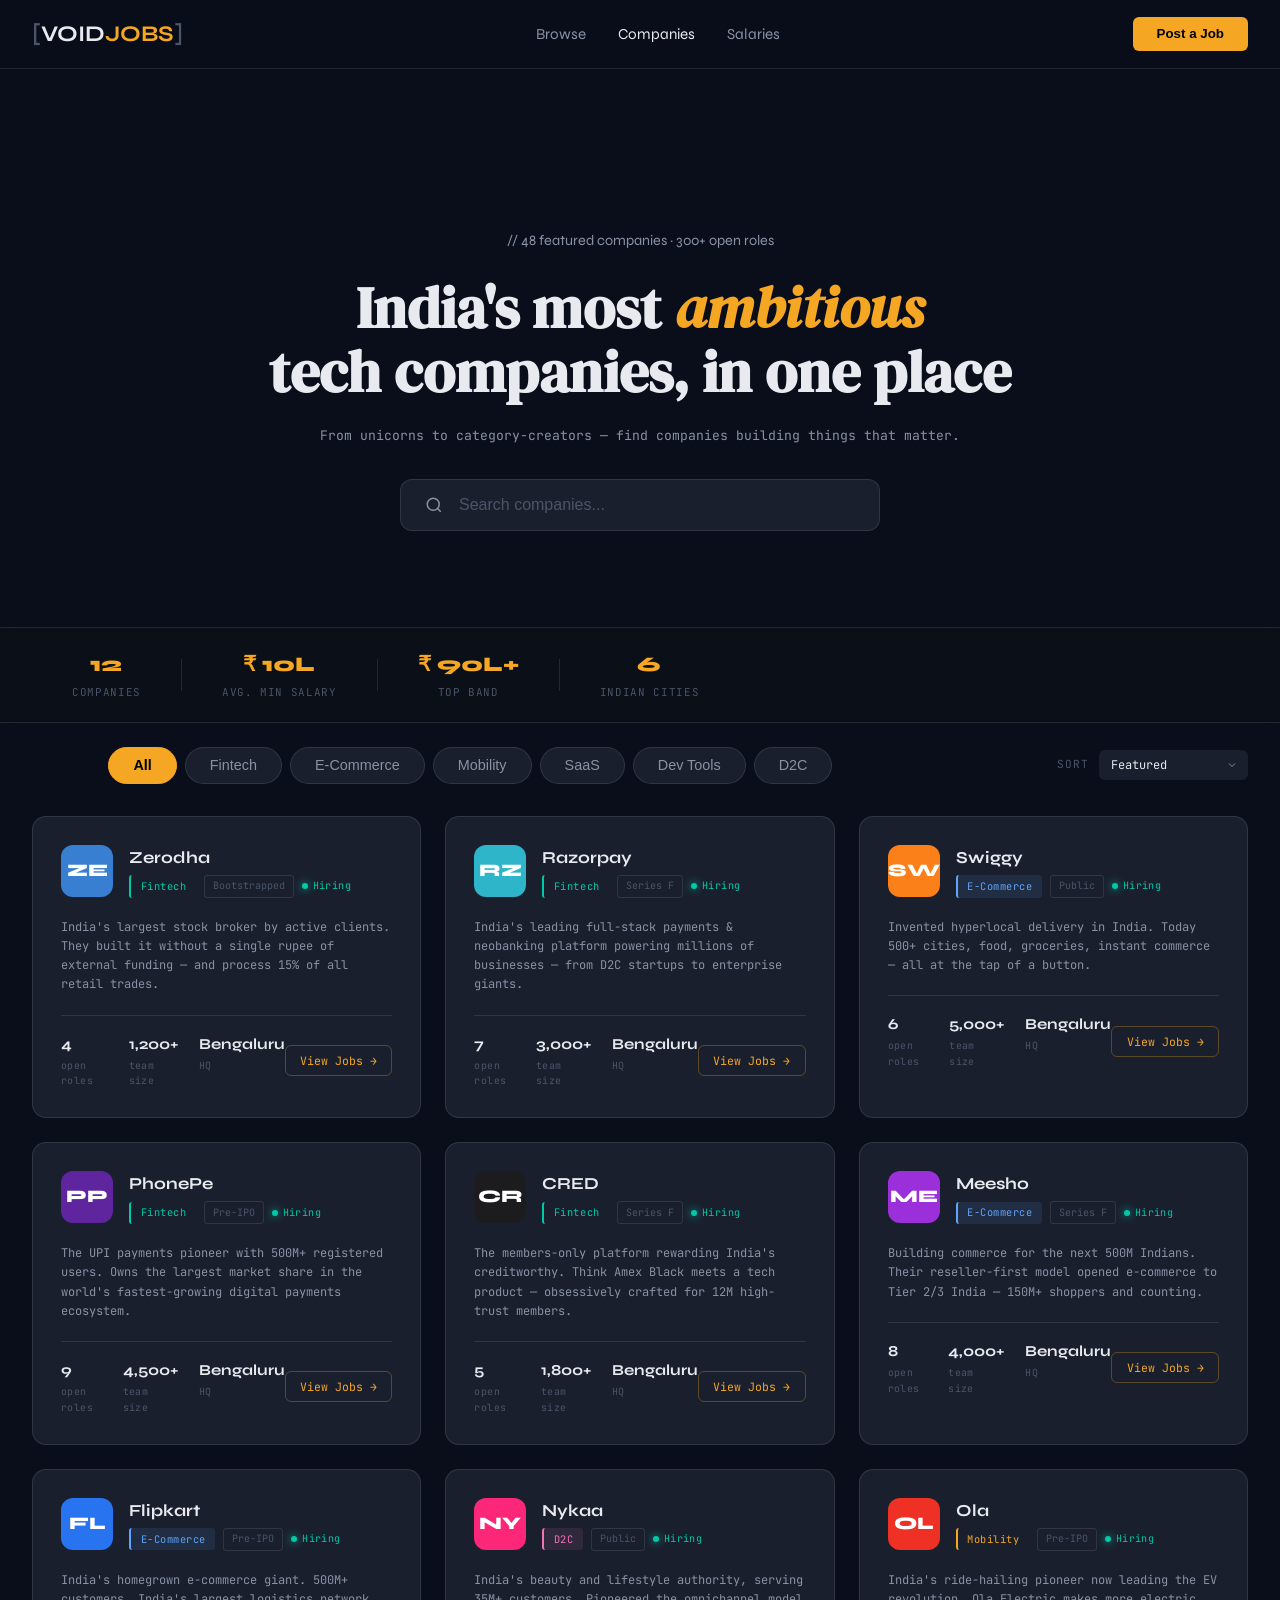
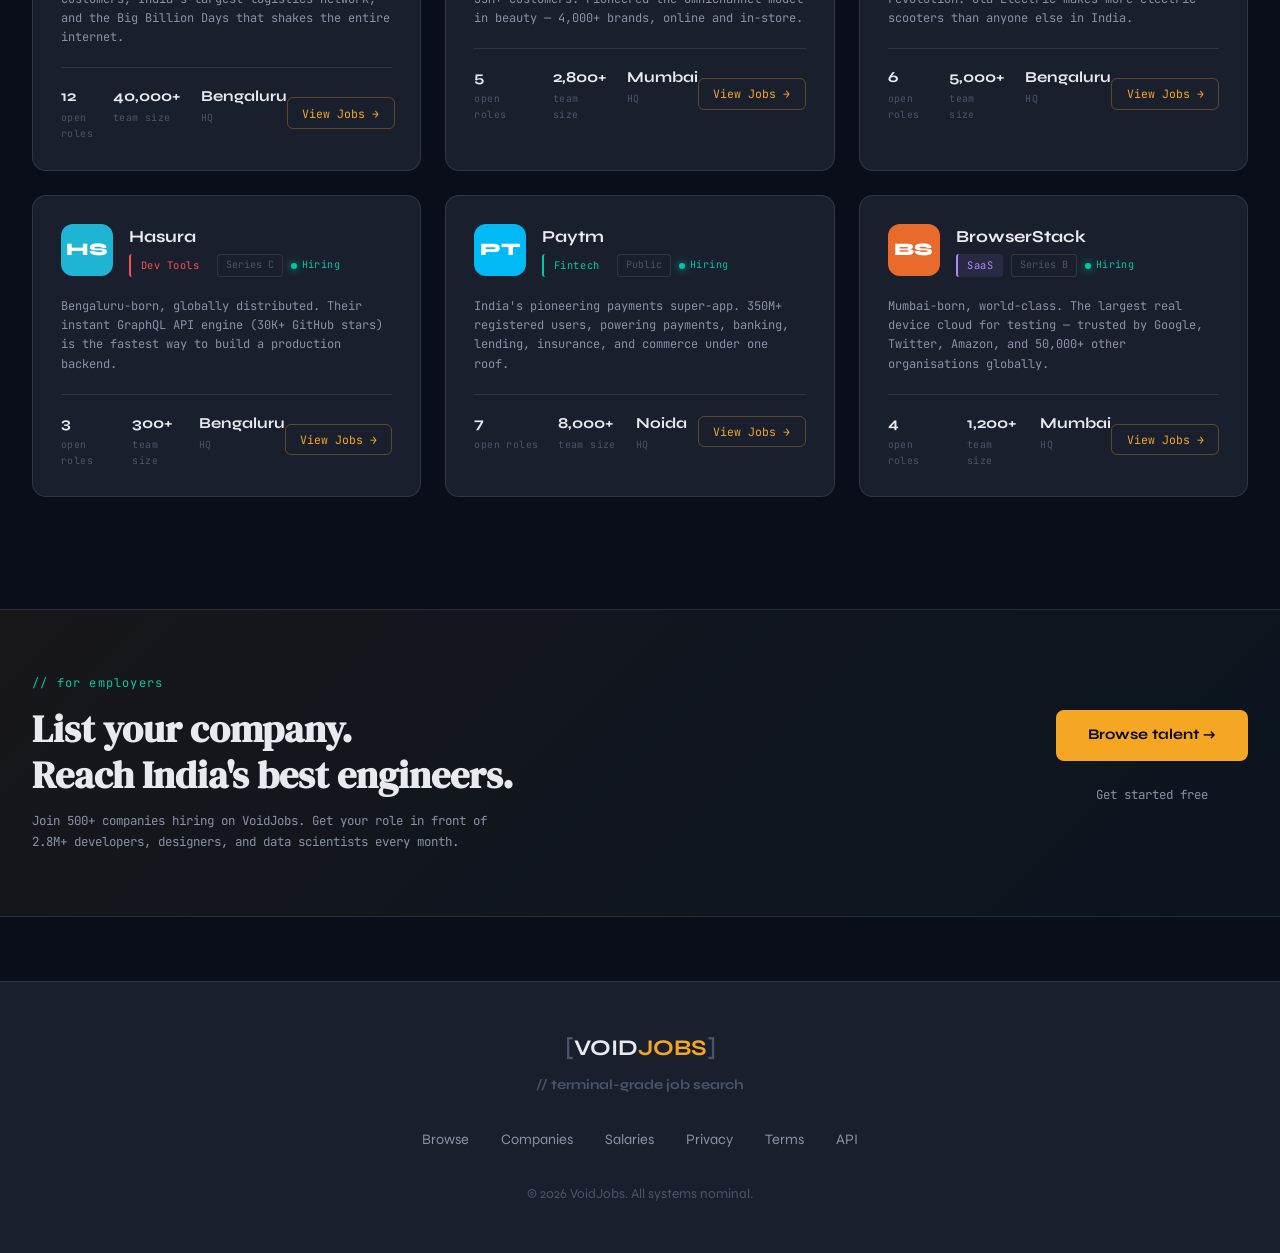
==== commit a1f9b406: "alt_push_one" ====
--- a/companies.html
+++ b/companies.html
@@ -7,16 +7,11 @@
   <link rel="preconnect" href="https://fonts.googleapis.com" />
   <link rel="preconnect" href="https://fonts.gstatic.com" crossorigin />
   <link href="https://fonts.googleapis.com/css2?family=Syne:wght@400;600;700;800&family=JetBrains+Mono:wght@300;400;500;700&family=DM+Serif+Display:ital@0;1&display=swap" rel="stylesheet" />
-  <link rel="stylesheet" href="style.css" />
+  <link rel="stylesheet" href="style-simple.css" />
   <link rel="stylesheet" href="companies.css" />
 </head>
 <body>
 
-  <!-- Custom Cursor -->
-  <div class="cursor" id="cursor"></div>
-  <div class="cursor-ring" id="cursorRing"></div>
-
-  <!-- Navbar -->
   <nav class="navbar scrolled" id="navbar">
     <div class="nav-inner">
       <a href="index.html" class="nav-logo" data-page="browse">
@@ -24,7 +19,6 @@
       </a>
       <ul class="nav-links">
         <li><a href="index.html" class="nav-link" data-page="browse">Browse</a></li>
-        <li><a href="index.html" class="nav-link" data-page="browse">Saved Jobs</a></li>
         <li><a href="companies.html" class="nav-link active" data-page="companies">Companies</a></li>
         <li><a href="salaries.html" class="nav-link" data-page="salaries">Salaries</a></li>
       </ul>
@@ -35,9 +29,7 @@
     </div>
   </nav>
 
-  <!-- Hero -->
   <section class="co-hero">
-    <canvas class="particle-canvas" id="particleCanvas"></canvas>
     <div class="co-hero-inner">
       <p class="hero-eyebrow">// 48 featured companies · 300+ open roles</p>
       <h1 class="co-hero-title">India's most <em>ambitious</em><br/>tech companies, in one place</h1>
@@ -51,7 +43,6 @@
     </div>
   </section>
 
-  <!-- Stats Strip -->
   <div class="co-stats-strip">
     <div class="co-stats-inner">
       <div class="co-stat">
@@ -76,7 +67,6 @@
     </div>
   </div>
 
-  <!-- Filter Pills -->
   <div class="co-filter-row" id="coFilterRow">
     <div class="pill-bar" id="coPillBar">
       <div class="pill-highlight" id="coPillHighlight"></div>
@@ -99,23 +89,14 @@
     </div>
   </div>
 
-  <!-- Company Grid -->
   <main class="co-main">
     <div class="co-grid" id="coGrid"></div>
     <div class="empty-state" id="coEmpty" style="display:none;">
-      <div class="radar-container">
-        <div class="radar-ring r1"></div>
-        <div class="radar-ring r2"></div>
-        <div class="radar-ring r3"></div>
-        <div class="radar-sweep"></div>
-        <div class="radar-dot"></div>
-      </div>
       <p class="empty-title">No companies found</p>
       <p class="empty-sub">Try adjusting your search or filter.</p>
     </div>
   </main>
 
-  <!-- Featured Banner -->
   <section class="co-banner">
     <div class="co-banner-inner">
       <div class="co-banner-text">
@@ -130,7 +111,6 @@
     </div>
   </section>
 
-  <!-- Footer -->
   <footer class="footer">
     <div class="footer-inner">
       <div class="footer-brand">
@@ -149,7 +129,6 @@
     </div>
   </footer>
 
-  <script src="void-core.js"></script>
   <script src="companies.js"></script>
 </body>
 </html>
--- a/style-simple.css
+++ b/style-simple.css
@@ -0,0 +1,945 @@
+
+*, *::before, *::after {
+  box-sizing: border-box;
+  margin: 0;
+  padding: 0;
+}
+
+:root {
+  --bg:          #0a0e1a;
+  --card:        #1a1f2e;
+  --card-hover:  #22293a;
+  --border:      rgba(255,255,255,0.1);
+  --amber:       #F5A623;
+  --teal:        #00C9A7;
+  --red:         #FF4D4D;
+  --text:        #E8EAF0;
+  --text-mid:    #8892A4;
+  --text-dim:    #4A5568;
+  --sidebar-w:   280px;
+}
+
+html {
+  scroll-behavior: smooth;
+}
+
+body {
+  background-color: var(--bg);
+  color: var(--text);
+  font-family: 'Syne', -apple-system, BlinkMacSystemFont, 'Segoe UI', sans-serif;
+  min-height: 100vh;
+  line-height: 1.6;
+}
+
+.navbar {
+  position: sticky;
+  top: 0;
+  z-index: 100;
+  background: rgba(10, 14, 26, 0.95);
+  backdrop-filter: blur(10px);
+  border-bottom: 1px solid var(--border);
+  padding: 1rem 2rem;
+}
+
+.nav-inner {
+  max-width: 1400px;
+  margin: 0 auto;
+  display: flex;
+  align-items: center;
+  justify-content: space-between;
+  gap: 2rem;
+}
+
+.nav-logo {
+  font-size: 1.4rem;
+  font-weight: 700;
+  text-decoration: none;
+  color: var(--text);
+}
+
+.logo-bracket {
+  color: var(--text-dim);
+}
+
+.logo-accent {
+  color: var(--amber);
+}
+
+.nav-links {
+  display: flex;
+  list-style: none;
+  gap: 2rem;
+}
+
+.nav-link {
+  text-decoration: none;
+  color: var(--text-mid);
+  font-size: 0.95rem;
+  transition: color 0.2s;
+}
+
+.nav-link:hover,
+.nav-link.active {
+  color: var(--text);
+}
+
+.btn-post-job {
+  background: var(--amber);
+  color: #000;
+  border: none;
+  padding: 0.6rem 1.5rem;
+  border-radius: 6px;
+  font-weight: 600;
+  cursor: pointer;
+  transition: transform 0.2s, opacity 0.2s;
+}
+
+.btn-post-job:hover {
+  transform: translateY(-2px);
+  opacity: 0.9;
+}
+
+.nav-hamburger {
+  display: none;
+  flex-direction: column;
+  gap: 5px;
+  background: none;
+  border: none;
+  cursor: pointer;
+  padding: 0.5rem;
+}
+
+.nav-hamburger span {
+  display: block;
+  width: 25px;
+  height: 2px;
+  background: var(--text);
+  border-radius: 2px;
+}
+
+.hero {
+  position: relative;
+  padding: 5rem 2rem 4rem;
+  text-align: center;
+  background: linear-gradient(180deg, rgba(245,166,35,0.05) 0%, transparent 100%);
+}
+
+.hero-content {
+  max-width: 900px;
+  margin: 0 auto;
+}
+
+.hero-eyebrow {
+  color: var(--text-mid);
+  font-size: 0.9rem;
+  margin-bottom: 1.5rem;
+}
+
+.hero-headline {
+  font-size: 3.5rem;
+  line-height: 1.2;
+  margin-bottom: 2.5rem;
+  font-weight: 800;
+}
+
+.hero-headline em {
+  color: var(--amber);
+  font-style: italic;
+}
+
+.hero-search-wrap {
+  margin-bottom: 2rem;
+}
+
+.search-box {
+  display: flex;
+  align-items: center;
+  gap: 1rem;
+  background: var(--card);
+  border: 1px solid var(--border);
+  border-radius: 12px;
+  padding: 1rem 1.5rem;
+  margin-bottom: 1rem;
+  transition: border-color 0.2s;
+}
+
+.search-box:focus-within {
+  border-color: var(--amber);
+}
+
+.search-icon {
+  color: var(--text-mid);
+  flex-shrink: 0;
+}
+
+.search-input {
+  flex: 1;
+  background: none;
+  border: none;
+  color: var(--text);
+  font-size: 1rem;
+  outline: none;
+}
+
+.search-input::placeholder {
+  color: var(--text-dim);
+}
+
+.search-submit {
+  background: var(--amber);
+  border: none;
+  width: 40px;
+  height: 40px;
+  border-radius: 8px;
+  cursor: pointer;
+  display: flex;
+  align-items: center;
+  justify-content: center;
+  color: #000;
+  transition: transform 0.2s;
+}
+
+.search-submit:hover {
+  transform: scale(1.05);
+}
+
+.search-tags {
+  display: flex;
+  gap: 0.75rem;
+  justify-content: center;
+  flex-wrap: wrap;
+}
+
+.search-tag {
+  padding: 0.5rem 1rem;
+  background: var(--card);
+  border: 1px solid var(--border);
+  border-radius: 20px;
+  font-size: 0.85rem;
+  cursor: pointer;
+  transition: all 0.2s;
+}
+
+.search-tag:hover {
+  background: var(--card-hover);
+  border-color: var(--amber);
+  color: var(--amber);
+}
+
+.hero-sub {
+  color: var(--text-mid);
+  font-size: 0.95rem;
+}
+
+.hero-company {
+  color: var(--text);
+  font-weight: 600;
+}
+
+.pill-bar-wrapper {
+  position: sticky;
+  top: 73px;
+  z-index: 90;
+  background: rgba(10, 14, 26, 0.95);
+  backdrop-filter: blur(10px);
+  border-bottom: 1px solid var(--border);
+  padding: 1rem 2rem;
+  display: flex;
+  justify-content: space-between;
+  align-items: center;
+  gap: 2rem;
+}
+
+.pill-bar {
+  display: flex;
+  gap: 0.5rem;
+  flex-wrap: wrap;
+}
+
+.pill {
+  padding: 0.6rem 1.5rem;
+  background: var(--card);
+  border: 1px solid var(--border);
+  border-radius: 25px;
+  color: var(--text-mid);
+  font-size: 0.9rem;
+  cursor: pointer;
+  transition: all 0.2s;
+}
+
+.pill:hover {
+  background: var(--card-hover);
+  color: var(--text);
+}
+
+.pill.active {
+  background: var(--amber);
+  color: #000;
+  border-color: var(--amber);
+  font-weight: 600;
+}
+
+.results-counter {
+  display: flex;
+  align-items: center;
+  gap: 0.75rem;
+}
+
+.counter-label {
+  color: var(--text-mid);
+  font-size: 0.85rem;
+}
+
+.counter-digits {
+  background: var(--card);
+  padding: 0.5rem 1rem;
+  border-radius: 8px;
+  font-weight: 600;
+  color: var(--amber);
+  min-width: 50px;
+  text-align: center;
+}
+
+.main-content {
+  max-width: 1400px;
+  margin: 0 auto;
+  padding: 2rem;
+  display: grid;
+  grid-template-columns: var(--sidebar-w) 1fr;
+  gap: 2rem;
+}
+
+.filter-sidebar {
+  position: sticky;
+  top: 200px;
+  height: fit-content;
+}
+
+.sidebar-header {
+  display: flex;
+  justify-content: space-between;
+  align-items: center;
+  margin-bottom: 1.5rem;
+}
+
+.sidebar-title {
+  font-size: 1.2rem;
+  font-weight: 700;
+}
+
+.clear-filters-btn {
+  background: none;
+  border: none;
+  color: var(--text-mid);
+  font-size: 0.85rem;
+  cursor: pointer;
+  transition: color 0.2s;
+}
+
+.clear-filters-btn:hover {
+  color: var(--amber);
+}
+
+.filter-section {
+  margin-bottom: 1.5rem;
+  border-bottom: 1px solid var(--border);
+  padding-bottom: 1.5rem;
+}
+
+.filter-toggle {
+  width: 100%;
+  display: flex;
+  justify-content: space-between;
+  align-items: center;
+  background: none;
+  border: none;
+  color: var(--text);
+  font-size: 1rem;
+  font-weight: 600;
+  cursor: pointer;
+  padding: 0.5rem 0;
+  text-align: left;
+}
+
+.chevron {
+  transition: transform 0.2s;
+}
+
+.filter-toggle[aria-expanded="false"] .chevron {
+  transform: rotate(-90deg);
+}
+
+.filter-body {
+  max-height: 0;
+  overflow: hidden;
+  transition: max-height 0.3s ease;
+}
+
+.filter-body.open {
+  max-height: 500px;
+}
+
+.filter-content {
+  padding-top: 1rem;
+}
+
+.filter-input {
+  width: 100%;
+  background: var(--card);
+  border: 1px solid var(--border);
+  border-radius: 6px;
+  padding: 0.6rem 0.8rem;
+  color: var(--text);
+  font-size: 0.9rem;
+  outline: none;
+  transition: border-color 0.2s;
+}
+
+.filter-input:focus {
+  border-color: var(--amber);
+}
+
+.location-input-wrap {
+  position: relative;
+  display: flex;
+  align-items: center;
+  gap: 0.5rem;
+  margin-bottom: 1rem;
+}
+
+.location-input-wrap svg {
+  position: absolute;
+  left: 0.8rem;
+  color: var(--text-mid);
+}
+
+.location-input-wrap .filter-input {
+  padding-left: 2.5rem;
+}
+
+.location-chips {
+  display: flex;
+  flex-wrap: wrap;
+  gap: 0.5rem;
+}
+
+.loc-chip {
+  padding: 0.4rem 0.8rem;
+  background: var(--card);
+  border: 1px solid var(--border);
+  border-radius: 15px;
+  font-size: 0.8rem;
+  color: var(--text-mid);
+  cursor: pointer;
+  transition: all 0.2s;
+}
+
+.loc-chip:hover,
+.loc-chip.active {
+  background: var(--amber);
+  color: #000;
+  border-color: var(--amber);
+}
+
+.custom-checkbox {
+  display: flex;
+  align-items: center;
+  gap: 0.75rem;
+  cursor: pointer;
+  margin-bottom: 0.75rem;
+}
+
+.custom-checkbox input {
+  display: none;
+}
+
+.checkbox-box {
+  width: 20px;
+  height: 20px;
+  border: 2px solid var(--border);
+  border-radius: 4px;
+  display: flex;
+  align-items: center;
+  justify-content: center;
+  transition: all 0.2s;
+}
+
+.custom-checkbox:hover .checkbox-box {
+  border-color: var(--amber);
+}
+
+.custom-checkbox input:checked + .checkbox-box {
+  background: var(--teal);
+  border-color: var(--teal);
+}
+
+.check-svg {
+  width: 12px;
+  height: 12px;
+  opacity: 0;
+  transition: opacity 0.2s;
+}
+
+.custom-checkbox input:checked + .checkbox-box .check-svg {
+  opacity: 1;
+}
+
+.checkbox-label {
+  color: var(--text);
+  font-size: 0.9rem;
+}
+
+.custom-radio {
+  display: flex;
+  align-items: center;
+  gap: 0.75rem;
+  cursor: pointer;
+  margin-bottom: 0.75rem;
+}
+
+.custom-radio input {
+  display: none;
+}
+
+.radio-dot {
+  width: 20px;
+  height: 20px;
+  border: 2px solid var(--border);
+  border-radius: 50%;
+  position: relative;
+  transition: border-color 0.2s;
+}
+
+.radio-dot::after {
+  content: '';
+  position: absolute;
+  top: 50%;
+  left: 50%;
+  transform: translate(-50%, -50%) scale(0);
+  width: 10px;
+  height: 10px;
+  background: var(--teal);
+  border-radius: 50%;
+  transition: transform 0.2s;
+}
+
+.custom-radio input:checked + .radio-dot {
+  border-color: var(--teal);
+}
+
+.custom-radio input:checked + .radio-dot::after {
+  transform: translate(-50%, -50%) scale(1);
+}
+
+.radio-label {
+  color: var(--text);
+  font-size: 0.9rem;
+}
+
+.salary-display {
+  display: flex;
+  justify-content: space-between;
+  align-items: center;
+  margin-bottom: 1rem;
+  font-weight: 600;
+  color: var(--amber);
+}
+
+.salary-sep {
+  color: var(--text-dim);
+}
+
+.range-slider-wrap {
+  position: relative;
+  height: 40px;
+}
+
+.range-track {
+  position: absolute;
+  top: 18px;
+  left: 0;
+  right: 0;
+  height: 4px;
+  background: var(--card);
+  border-radius: 2px;
+}
+
+.range-fill {
+  position: absolute;
+  height: 100%;
+  background: var(--amber);
+  border-radius: 2px;
+}
+
+.range-input {
+  position: absolute;
+  width: 100%;
+  height: 40px;
+  pointer-events: none;
+  -webkit-appearance: none;
+  background: transparent;
+}
+
+.range-input::-webkit-slider-thumb {
+  pointer-events: all;
+  -webkit-appearance: none;
+  width: 18px;
+  height: 18px;
+  background: var(--amber);
+  border-radius: 50%;
+  cursor: pointer;
+  border: 3px solid var(--bg);
+}
+
+.range-input::-moz-range-thumb {
+  pointer-events: all;
+  width: 18px;
+  height: 18px;
+  background: var(--amber);
+  border-radius: 50%;
+  cursor: pointer;
+  border: 3px solid var(--bg);
+}
+
+.job-grid-section {
+  min-height: 600px;
+}
+
+.job-grid {
+  display: grid;
+  gap: 1.5rem;
+}
+
+.job-card {
+  background: var(--card);
+  border: 1px solid var(--border);
+  border-radius: 12px;
+  padding: 1.5rem;
+  cursor: pointer;
+  transition: all 0.2s;
+}
+
+.job-card:hover {
+  background: var(--card-hover);
+  border-color: var(--amber);
+  transform: translateY(-2px);
+}
+
+.job-card-header {
+  display: flex;
+  justify-content: space-between;
+  align-items: flex-start;
+  margin-bottom: 1rem;
+}
+
+.job-card-left {
+  display: flex;
+  gap: 1rem;
+  flex: 1;
+}
+
+.company-icon {
+  width: 50px;
+  height: 50px;
+  border-radius: 10px;
+  display: flex;
+  align-items: center;
+  justify-content: center;
+  font-weight: 700;
+  font-size: 1.1rem;
+  flex-shrink: 0;
+}
+
+.job-info {
+  flex: 1;
+}
+
+.job-title {
+  font-size: 1.2rem;
+  font-weight: 700;
+  margin-bottom: 0.3rem;
+  color: var(--text);
+}
+
+.company-name {
+  color: var(--text-mid);
+  font-size: 0.95rem;
+}
+
+.job-meta {
+  display: flex;
+  flex-wrap: wrap;
+  gap: 1rem;
+  margin-bottom: 1rem;
+  font-size: 0.85rem;
+  color: var(--text-mid);
+}
+
+.meta-item {
+  display: flex;
+  align-items: center;
+  gap: 0.4rem;
+}
+
+.job-tags {
+  display: flex;
+  flex-wrap: wrap;
+  gap: 0.5rem;
+  margin-bottom: 1rem;
+}
+
+.job-tag {
+  padding: 0.3rem 0.8rem;
+  background: rgba(245, 166, 35, 0.1);
+  color: var(--amber);
+  border-radius: 15px;
+  font-size: 0.8rem;
+}
+
+.job-card-footer {
+  display: flex;
+  justify-content: space-between;
+  align-items: center;
+  padding-top: 1rem;
+  border-top: 1px solid var(--border);
+}
+
+.job-salary {
+  font-weight: 600;
+  color: var(--teal);
+}
+
+.job-posted {
+  color: var(--text-dim);
+  font-size: 0.85rem;
+}
+
+.empty-state {
+  text-align: center;
+  padding: 4rem 2rem;
+}
+
+.empty-title {
+  font-size: 1.5rem;
+  font-weight: 700;
+  margin-bottom: 0.5rem;
+  color: var(--text);
+}
+
+.empty-sub {
+  color: var(--text-mid);
+}
+
+.modal-backdrop {
+  position: fixed;
+  inset: 0;
+  background: rgba(0, 0, 0, 0.8);
+  backdrop-filter: blur(5px);
+  z-index: 1000;
+  display: none;
+  align-items: center;
+  justify-content: center;
+  padding: 2rem;
+}
+
+.modal-backdrop.show {
+  display: flex;
+}
+
+.modal {
+  background: var(--card);
+  border: 1px solid var(--border);
+  border-radius: 16px;
+  max-width: 800px;
+  width: 100%;
+  max-height: 90vh;
+  overflow-y: auto;
+  position: relative;
+  padding: 2rem;
+}
+
+.modal-close {
+  position: absolute;
+  top: 1.5rem;
+  right: 1.5rem;
+  background: none;
+  border: none;
+  color: var(--text-mid);
+  cursor: pointer;
+  padding: 0.5rem;
+  transition: color 0.2s;
+}
+
+.modal-close:hover {
+  color: var(--text);
+}
+
+.modal-header {
+  margin-bottom: 2rem;
+}
+
+.modal-company {
+  display: flex;
+  align-items: center;
+  gap: 1rem;
+  margin-bottom: 1.5rem;
+}
+
+.modal-title {
+  font-size: 2rem;
+  font-weight: 800;
+  margin-bottom: 1rem;
+}
+
+.modal-meta {
+  display: flex;
+  flex-wrap: wrap;
+  gap: 1.5rem;
+  color: var(--text-mid);
+}
+
+.modal-section {
+  margin-bottom: 2rem;
+}
+
+.modal-section-title {
+  font-size: 1.2rem;
+  font-weight: 700;
+  margin-bottom: 1rem;
+  color: var(--amber);
+}
+
+.modal-section p {
+  color: var(--text-mid);
+  line-height: 1.8;
+  margin-bottom: 1rem;
+}
+
+.modal-section ul {
+  list-style: none;
+  padding: 0;
+}
+
+.modal-section li {
+  color: var(--text-mid);
+  margin-bottom: 0.75rem;
+  padding-left: 1.5rem;
+  position: relative;
+}
+
+.modal-section li::before {
+  content: '→';
+  position: absolute;
+  left: 0;
+  color: var(--amber);
+}
+
+.modal-actions {
+  display: flex;
+  gap: 1rem;
+  padding-top: 2rem;
+  border-top: 1px solid var(--border);
+  justify-content: center;
+}
+
+.btn-apply {
+  flex: 1;
+  max-width: 400px;
+  background: var(--amber);
+  color: #000;
+  border: none;
+  padding: 1rem;
+  border-radius: 8px;
+  font-weight: 700;
+  font-size: 1rem;
+  cursor: pointer;
+  transition: transform 0.2s;
+}
+
+.btn-apply:hover {
+  transform: translateY(-2px);
+}
+
+.footer {
+  background: var(--card);
+  border-top: 1px solid var(--border);
+  padding: 3rem 2rem;
+  margin-top: 4rem;
+}
+
+.footer-inner {
+  max-width: 1400px;
+  margin: 0 auto;
+  display: flex;
+  flex-direction: column;
+  gap: 2rem;
+  text-align: center;
+}
+
+.footer-brand {
+  font-size: 1.4rem;
+  font-weight: 700;
+}
+
+.footer-tagline {
+  color: var(--text-dim);
+  font-size: 0.85rem;
+  margin-top: 0.5rem;
+}
+
+.footer-links {
+  display: flex;
+  gap: 2rem;
+  justify-content: center;
+}
+
+.footer-links a {
+  color: var(--text-mid);
+  text-decoration: none;
+  font-size: 0.9rem;
+  transition: color 0.2s;
+}
+
+.footer-links a:hover {
+  color: var(--amber);
+}
+
+.footer-copy {
+  color: var(--text-dim);
+  font-size: 0.85rem;
+}
+
+@media (max-width: 1024px) {
+  .main-content {
+    grid-template-columns: 1fr;
+  }
+
+  .filter-sidebar {
+    position: static;
+  }
+}
+
+@media (max-width: 768px) {
+  .hero-headline {
+    font-size: 2.5rem;
+  }
+
+  .nav-links,
+  .btn-post-job {
+    display: none;
+  }
+
+  .nav-hamburger {
+    display: flex;
+  }
+
+  .pill-bar-wrapper {
+    flex-direction: column;
+    align-items: flex-start;
+  }
+
+  .results-counter {
+    width: 100%;
+    justify-content: space-between;
+  }
+}
--- a/companies.css
+++ b/companies.css
@@ -1,8 +1,3 @@
-/* ============================================================
-   VOID TERMINAL — companies.css
-   ============================================================ */
-
-/* ── Hero ──────────────────────────────────────────────────── */
 .co-hero {
   position: relative;
   min-height: 62vh;
@@ -27,8 +22,6 @@
   line-height: 1.12;
   color: var(--text);
   margin: 1rem 0 1.25rem;
-  opacity: 0;
-  animation: fadeSlideUp 0.9s 0.3s var(--spring) forwards;
 }
 
 .co-hero-title em {
@@ -42,18 +35,13 @@
   color: var(--text-mid);
   line-height: 1.7;
   margin-bottom: 2rem;
-  opacity: 0;
-  animation: fadeSlideUp 0.9s 0.45s var(--spring) forwards;
 }
 
 .co-search-row {
   max-width: 480px;
   margin: 0 auto;
-  opacity: 0;
-  animation: fadeSlideUp 0.9s 0.55s var(--spring) forwards;
-}
-
-/* ── Stats Strip ───────────────────────────────────────────── */
+}
+
 .co-stats-strip {
   border-top: 1px solid var(--border);
   border-bottom: 1px solid var(--border);
@@ -104,7 +92,6 @@
   flex-shrink: 0;
 }
 
-/* ── Filter Row ────────────────────────────────────────────── */
 .co-filter-row {
   max-width: 1400px;
   margin: 0 auto;
@@ -153,7 +140,6 @@
   border-color: var(--amber);
 }
 
-/* ── Company Grid ──────────────────────────────────────────── */
 .co-main {
   max-width: 1400px;
   margin: 0 auto;
@@ -166,7 +152,6 @@
   gap: 1.5rem;
 }
 
-/* ── Company Card ──────────────────────────────────────────── */
 .company-card {
   background: var(--card);
   border: 1px solid var(--border);
@@ -192,7 +177,6 @@
   border-color: rgba(245,166,35,0.2);
 }
 
-/* Inner glow on hover */
 .company-card::after {
   content: '';
   position: absolute;
@@ -205,7 +189,6 @@
 }
 .company-card:hover::after { opacity: 1; }
 
-/* Scanline on hover (same as job cards) */
 .company-card::before {
   content: '';
   position: absolute;
@@ -217,7 +200,7 @@
   pointer-events: none;
 }
 .company-card:hover::before {
-  animation: cardScanline 0.7s var(--spring) forwards;
+  opacity: 1;
 }
 
 .cc-top {
@@ -344,7 +327,6 @@
   box-shadow: 0 0 14px var(--amber-glow);
 }
 
-/* Hiring badge */
 .cc-hiring-dot {
   display: inline-flex;
   align-items: center;
@@ -361,15 +343,9 @@
   border-radius: 50%;
   background: var(--teal);
   box-shadow: 0 0 8px var(--teal);
-  animation: hirePulse 1.8s infinite;
   flex-shrink: 0;
 }
-@keyframes hirePulse {
-  0%, 100% { opacity: 1; transform: scale(1); }
-  50%       { opacity: 0.4; transform: scale(1.4); }
-}
-
-/* ── Featured Banner ───────────────────────────────────────── */
+
 .co-banner {
   background: linear-gradient(135deg, rgba(245,166,35,0.06) 0%, rgba(0,201,167,0.04) 100%);
   border-top: 1px solid var(--border);
@@ -452,7 +428,6 @@
 }
 .btn-banner-secondary:hover { border-color: var(--amber); color: var(--amber); }
 
-/* ── Responsive ────────────────────────────────────────────── */
 @media (max-width: 1100px) {
   .co-grid { grid-template-columns: repeat(2, 1fr); }
 }
